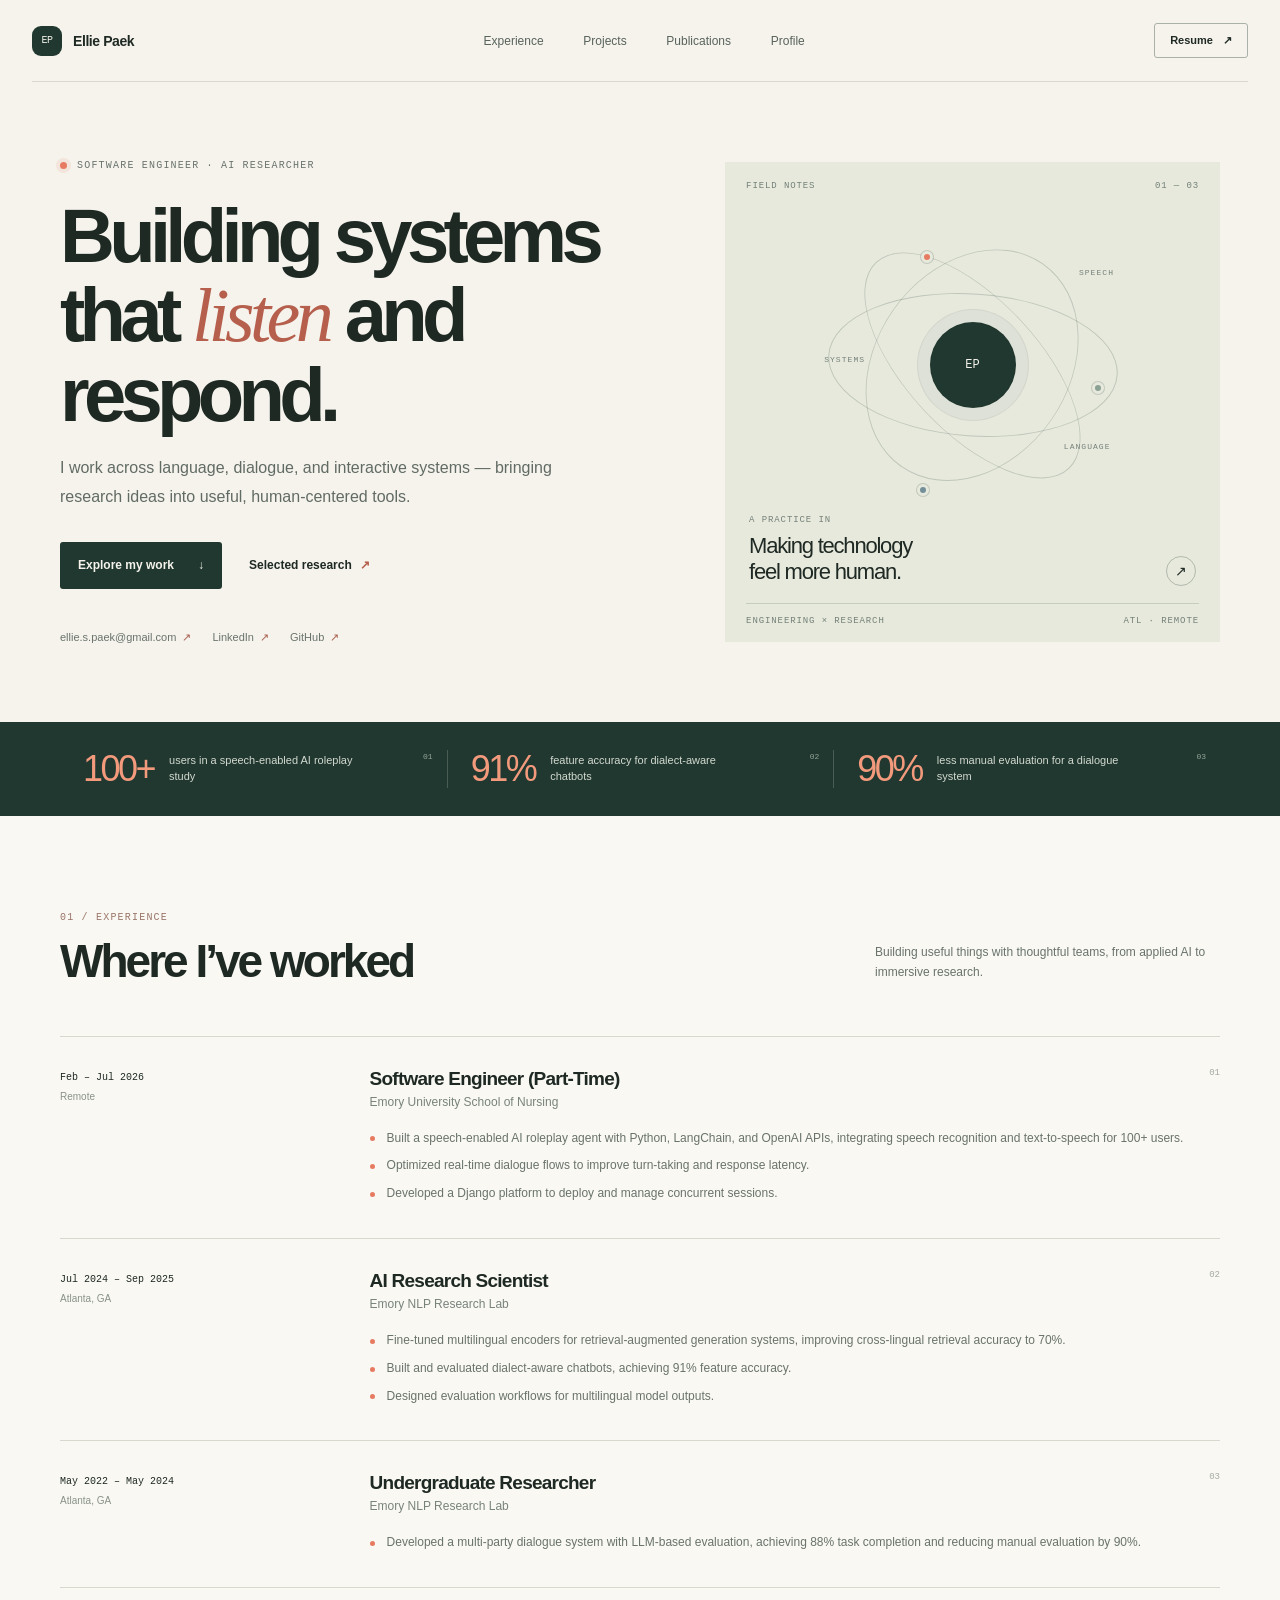
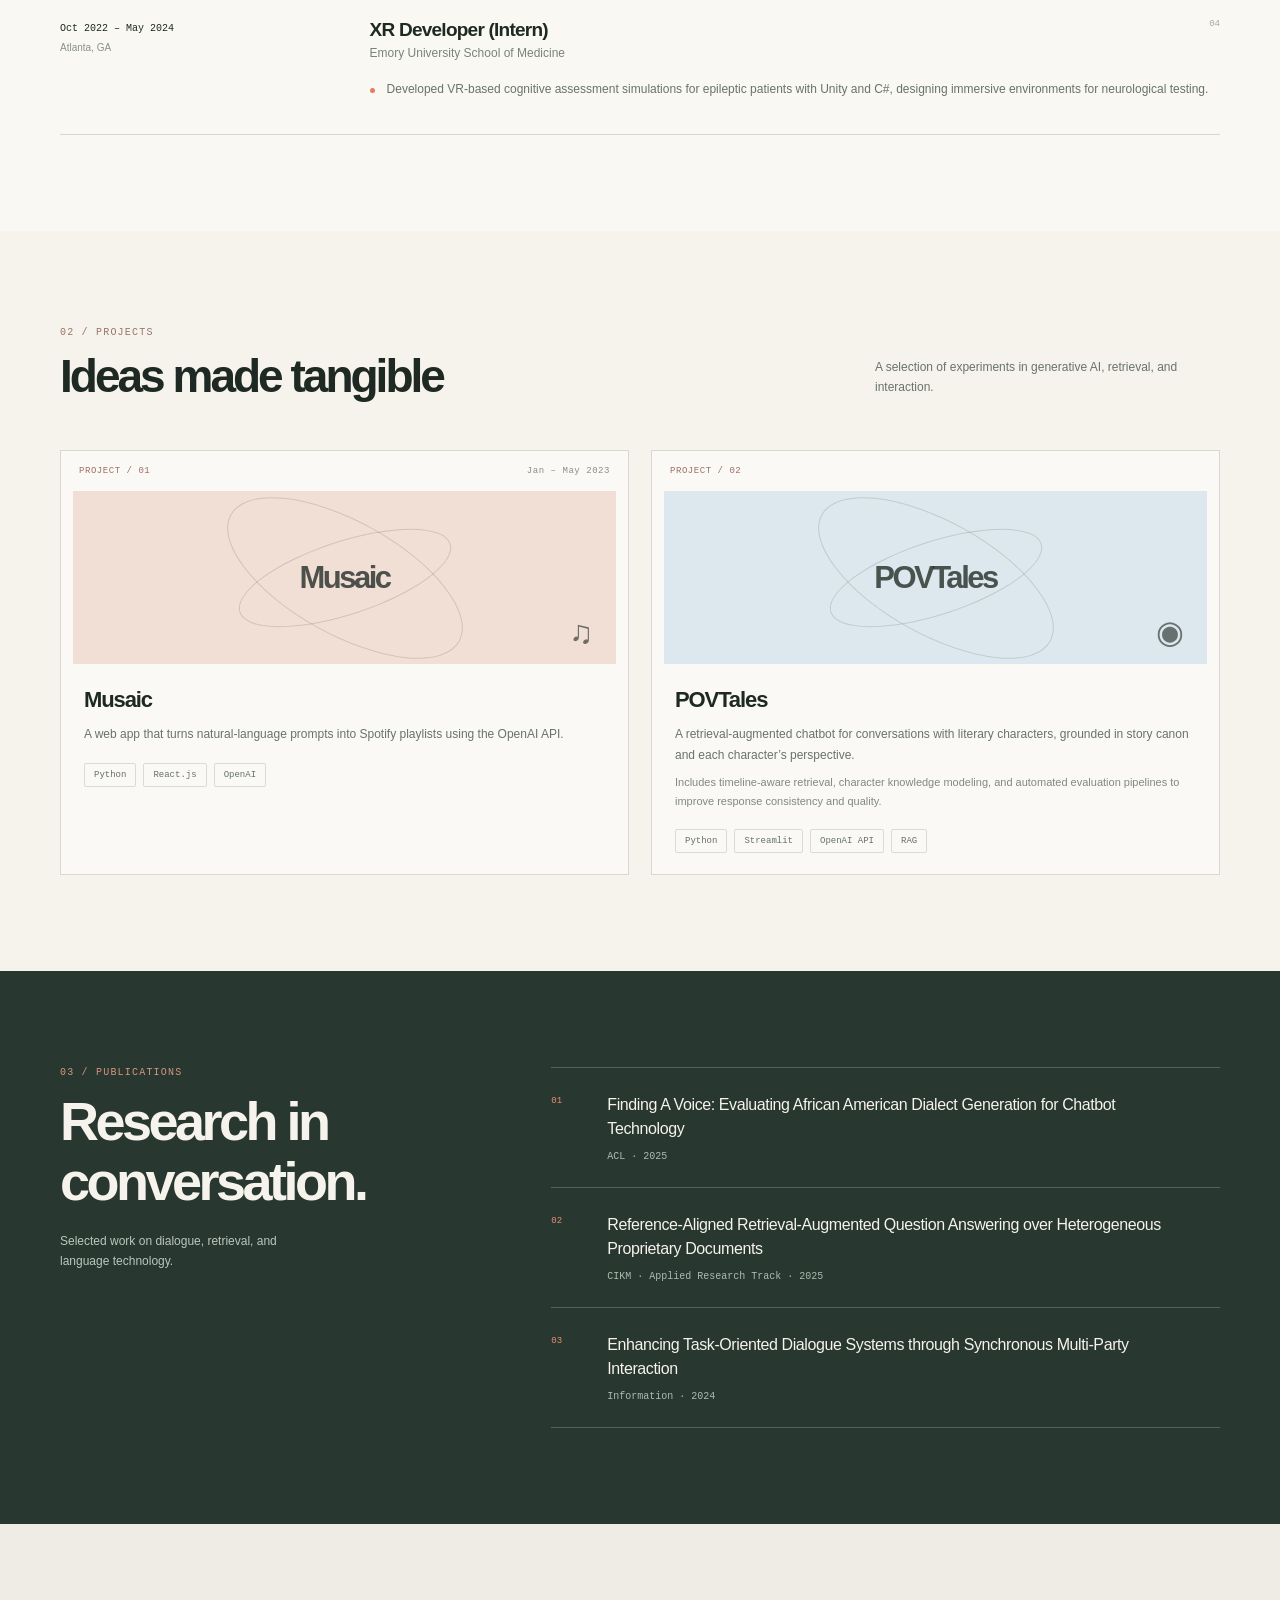
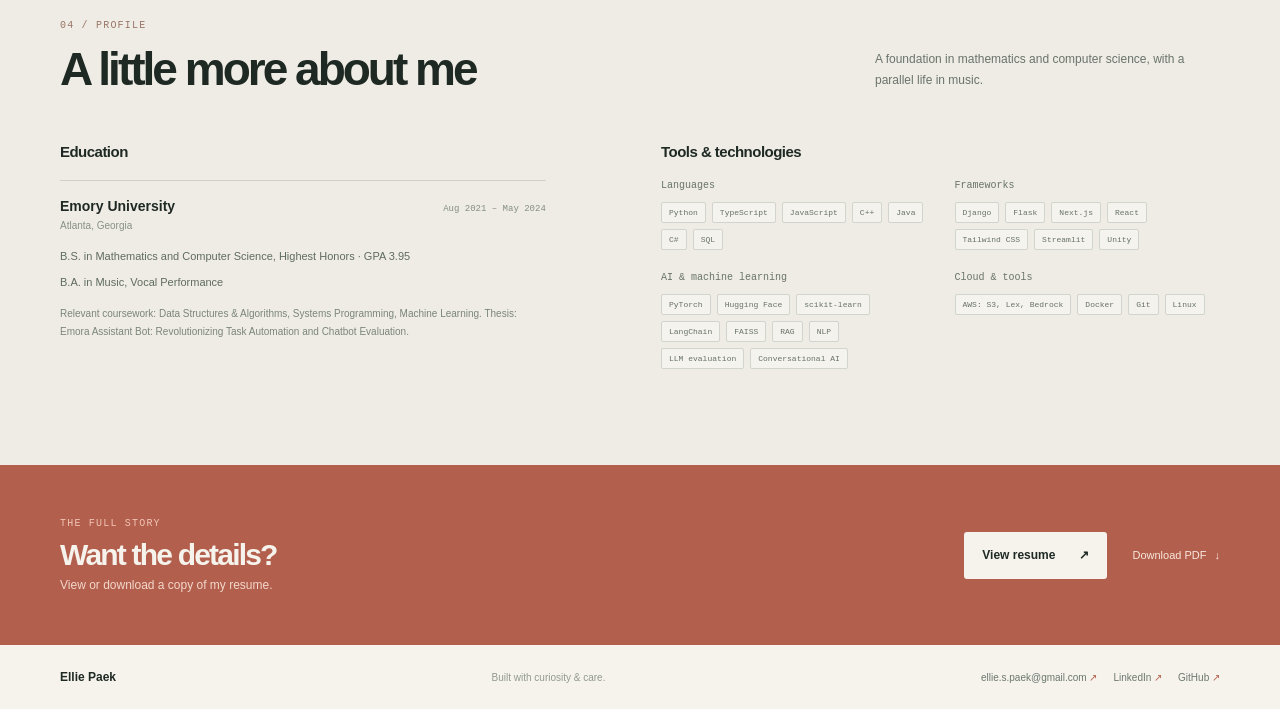
==== index.html @ 45e6a43f "Add files via upload" ====
<!doctype html>
<html lang="en">
  <head>
    <meta charset="utf-8">
    <meta name="viewport" content="width=device-width, initial-scale=1">
    <meta name="theme-color" content="#f5f3ec">
    <meta name="description" content="Ellie Paek is a software engineer and AI researcher working across language, dialogue, and interactive systems.">
    <title>Ellie Paek — Software Engineer &amp; AI Researcher</title>
    <link rel="icon" href="favicon.svg" type="image/svg+xml">
    <link rel="stylesheet" href="styles.css">
    <script src="content.js" defer></script>
    <script src="site.js" defer></script>
  </head>
  <body>
    <a class="skip-link" href="#main">Skip to content</a>

    <header class="site-header">
      <a class="wordmark" href="#top" aria-label="Ellie Paek, home">
        <span class="wordmark-mark" aria-hidden="true">EP</span>
        <span data-profile="name">Ellie Paek</span>
      </a>
      <nav class="main-nav" aria-label="Main navigation">
        <a href="#experience">Experience</a>
        <a href="#projects">Projects</a>
        <a href="#publications">Publications</a>
        <a href="#profile">Profile</a>
      </nav>
      <a class="header-resume" href="assets/ellie-paek-resume.pdf" target="_blank" rel="noopener">Resume <span aria-hidden="true">↗</span></a>
    </header>

    <main id="main">
      <section class="hero section-shell" id="top" aria-labelledby="hero-title">
        <div class="hero-copy">
          <p class="eyebrow"><span class="eyebrow-dot"></span><span data-profile="introLabel">Software engineer · AI researcher</span></p>
          <h1 id="hero-title">Building systems<br>that <span class="headline-accent">listen</span> and respond.</h1>
          <p class="hero-lede" data-profile="intro">I work across language, dialogue, and interactive systems — bringing research ideas into useful, human-centered tools.</p>
          <div class="hero-actions">
            <a class="button button-dark" href="#projects">Explore my work <span aria-hidden="true">↓</span></a>
            <a class="text-link" href="#publications">Selected research <span aria-hidden="true">↗</span></a>
          </div>
          <div class="hero-socials" id="hero-socials" aria-label="Contact and profiles"></div>
        </div>

        <aside class="hero-art" aria-label="Focus areas: language, interaction, and research">
          <div class="art-topline"><span>FIELD NOTES</span><span>01 — 03</span></div>
          <div class="orbit-graphic" aria-hidden="true">
            <div class="orbit orbit-one"></div>
            <div class="orbit orbit-two"></div>
            <div class="orbit orbit-three"></div>
            <div class="orbit-core"><span>EP</span></div>
            <span class="orbit-node node-one"></span>
            <span class="orbit-node node-two"></span>
            <span class="orbit-node node-three"></span>
            <span class="orbit-label label-one">SPEECH</span>
            <span class="orbit-label label-two">LANGUAGE</span>
            <span class="orbit-label label-three">SYSTEMS</span>
          </div>
          <div class="art-caption">
            <div>
              <p class="art-kicker">A practice in</p>
              <h2>Making technology<br>feel more human.</h2>
            </div>
            <span class="caption-arrow" aria-hidden="true">↗</span>
          </div>
          <div class="art-bottomline"><span>ENGINEERING × RESEARCH</span><span>ATL · REMOTE</span></div>
        </aside>
      </section>

      <section class="impact-strip" aria-label="Selected outcomes" id="impact-strip"></section>

      <section class="content-section experience-section" id="experience" aria-labelledby="experience-title">
        <div class="section-shell">
          <div class="section-heading">
            <div>
              <p class="eyebrow section-index">01 / EXPERIENCE</p>
              <h2 id="experience-title">Where I’ve worked</h2>
            </div>
            <p class="section-note">Building useful things with thoughtful teams, from applied AI to immersive research.</p>
          </div>
          <div class="experience-list" id="experience-list"></div>
        </div>
      </section>

      <section class="content-section projects-section" id="projects" aria-labelledby="projects-title">
        <div class="section-shell">
          <div class="section-heading">
            <div>
              <p class="eyebrow section-index">02 / PROJECTS</p>
              <h2 id="projects-title">Ideas made tangible</h2>
            </div>
            <p class="section-note">A selection of experiments in generative AI, retrieval, and interaction.</p>
          </div>
          <div class="project-grid" id="project-grid"></div>
        </div>
      </section>

      <section class="content-section publication-section" id="publications" aria-labelledby="publications-title">
        <div class="section-shell publication-layout">
          <div class="publication-intro">
            <p class="eyebrow section-index">03 / PUBLICATIONS</p>
            <h2 id="publications-title">Research in<br>conversation.</h2>
            <p>Selected work on dialogue, retrieval, and language technology.</p>
          </div>
          <div class="publication-list" id="publication-list"></div>
        </div>
      </section>

      <section class="content-section profile-section" id="profile" aria-labelledby="profile-title">
        <div class="section-shell">
          <div class="section-heading">
            <div>
              <p class="eyebrow section-index">04 / PROFILE</p>
              <h2 id="profile-title">A little more about me</h2>
            </div>
            <p class="section-note">A foundation in mathematics and computer science, with a parallel life in music.</p>
          </div>
          <div class="profile-grid">
            <div class="education-column">
              <h3 class="subsection-title">Education</h3>
              <div id="education-list"></div>
            </div>
            <div class="skills-column">
              <h3 class="subsection-title">Tools &amp; technologies</h3>
              <div id="skills-list" class="skills-list"></div>
            </div>
          </div>
        </div>
      </section>

      <section class="resume-band" aria-labelledby="resume-title">
        <div class="section-shell resume-band-inner">
          <div>
            <p class="eyebrow">THE FULL STORY</p>
            <h2 id="resume-title">Want the details?</h2>
            <p>View or download a copy of my resume.</p>
          </div>
          <div class="resume-actions">
            <a class="button button-light" href="assets/ellie-paek-resume.pdf" target="_blank" rel="noopener">View resume <span aria-hidden="true">↗</span></a>
            <a class="resume-download" href="assets/ellie-paek-resume.pdf" download>Download PDF <span aria-hidden="true">↓</span></a>
          </div>
        </div>
      </section>
    </main>

    <footer class="site-footer">
      <div class="section-shell footer-inner">
        <a class="footer-name" href="#top" data-profile="name">Ellie Paek</a>
        <p>Built with curiosity &amp; care.</p>
        <div class="footer-links" id="footer-links"></div>
      </div>
    </footer>
  </body>
</html>
---- styles.css ----
:root {
  --paper: #f5f3ec;
  --paper-deep: #ebe8df;
  --ink: #1f2924;
  --muted: #69736c;
  --line: #d8d8cf;
  --green: #20382f;
  --green-soft: #dce6dc;
  --coral: #e77b62;
  --blue: #dce8ed;
  --serif: Georgia, "Times New Roman", serif;
  --sans: "Avenir Next", Avenir, "Segoe UI", sans-serif;
  --display: "Avenir Next", Avenir, "Segoe UI", sans-serif;
  --mono: "SFMono-Regular", Consolas, "Liberation Mono", monospace;
  color-scheme: light;
}

* { box-sizing: border-box; }
html { scroll-behavior: smooth; scroll-padding-top: 90px; }
body { margin: 0; background: var(--paper); color: var(--ink); font-family: var(--sans); -webkit-font-smoothing: antialiased; }
a { color: inherit; text-decoration: none; }
a:focus-visible { outline: 2px solid var(--coral); outline-offset: 4px; border-radius: 2px; }
::selection { color: var(--paper); background: var(--green); }
.section-shell { width: min(1160px, calc(100% - 64px)); margin: 0 auto; }
.skip-link { position: fixed; top: 10px; left: 10px; z-index: 20; padding: 12px 16px; transform: translateY(-160%); background: var(--green); color: white; border-radius: 4px; }
.skip-link:focus { transform: translateY(0); }

.site-header { height: 82px; display: flex; align-items: center; justify-content: space-between; gap: 28px; width: min(1320px, calc(100% - 64px)); margin: 0 auto; border-bottom: 1px solid var(--line); }
.wordmark { display: inline-flex; align-items: center; gap: 11px; font-size: 14px; font-weight: 700; letter-spacing: -.03em; white-space: nowrap; }
.wordmark-mark { display: grid; place-items: center; width: 30px; height: 30px; border-radius: 9px; color: var(--paper); background: var(--green); font: 10px var(--mono); letter-spacing: -.06em; }
.main-nav { display: flex; align-items: center; gap: clamp(18px, 3.1vw, 42px); color: #58635b; font-size: 12px; }
.main-nav a, .text-link, .footer-links a { transition: color .18s ease; }
.main-nav a:hover, .text-link:hover, .footer-links a:hover { color: var(--coral); }
.header-resume { padding: 10px 15px; border: 1px solid #aab1a8; border-radius: 3px; font-size: 11px; font-weight: 600; white-space: nowrap; transition: color .18s ease, border-color .18s ease, background .18s ease; }
.header-resume:hover { border-color: var(--green); color: var(--paper); background: var(--green); }
.header-resume span { margin-left: 7px; }

.hero { display: grid; grid-template-columns: minmax(0, 1fr) minmax(360px, .86fr); align-items: center; gap: clamp(44px, 7vw, 100px); padding-top: 78px; padding-bottom: 78px; }
.eyebrow { margin: 0; color: var(--muted); font: 10px var(--mono); letter-spacing: .12em; text-transform: uppercase; }
.hero .eyebrow { display: flex; align-items: center; gap: 10px; }
.eyebrow-dot { width: 7px; height: 7px; border-radius: 50%; background: var(--coral); box-shadow: 0 0 0 4px rgba(231, 123, 98, .12); }
.hero h1 { margin: 25px 0 20px; font: 800 clamp(46px, 6vw, 76px)/1.04 var(--display); letter-spacing: -.075em; }
.headline-accent { color: #b55f4c; font-family: var(--serif); font-weight: 400; font-style: italic; letter-spacing: -.06em; }
.hero-lede { max-width: 495px; margin: 0; color: #616b64; font-size: 16px; line-height: 1.8; }
.hero-actions { display: flex; align-items: center; gap: 27px; margin-top: 30px; }
.button { display: inline-flex; align-items: center; justify-content: center; gap: 24px; min-height: 47px; padding: 0 18px; border-radius: 3px; font-size: 12px; font-weight: 600; transition: transform .18s ease, background .18s ease; }
.button:hover { transform: translateY(-2px); }
.button-dark { color: var(--paper); background: var(--green); }
.button-dark:hover { background: #304c40; }
.text-link { font-size: 12px; font-weight: 600; }
.text-link span { margin-left: 5px; color: #b55f4c; }
.hero-socials { display: flex; flex-wrap: wrap; gap: 21px; margin-top: 42px; }
.hero-socials a { color: var(--muted); font-size: 11px; }
.hero-socials a span { padding-left: 3px; color: #a85d4c; }

.hero-art { position: relative; min-height: 420px; overflow: hidden; padding: 19px 21px 16px; background: #e7e9dd; }
.art-topline, .art-bottomline { position: relative; z-index: 2; display: flex; justify-content: space-between; color: #738077; font: 9px var(--mono); letter-spacing: .1em; }
.orbit-graphic { position: relative; width: min(100%, 345px); aspect-ratio: 1; margin: 2px auto -23px; }
.orbit { position: absolute; inset: 10%; border: 1px solid rgba(47, 73, 60, .22); border-radius: 50%; transform: rotate(-24deg) scaleY(.54); }
.orbit-one { inset: 18% 9%; transform: rotate(47deg) scaleY(.6); }
.orbit-two { inset: 10% 14%; transform: rotate(-55deg) scaleY(.7); }
.orbit-three { inset: 26% 8%; transform: rotate(4deg) scaleY(.86); }
.orbit-core { position: absolute; top: 50%; left: 50%; display: grid; place-items: center; width: 86px; height: 86px; border: 1px solid rgba(31, 52, 43, .17); border-radius: 50%; transform: translate(-50%, -50%); color: var(--paper); background: var(--green); box-shadow: 0 0 0 12px rgba(255,255,255,.25), 0 0 0 13px rgba(31, 52, 43, .1); font: 12px var(--mono); }
.orbit-node { position: absolute; display: block; width: 12px; height: 12px; border: 3px solid #e7e9dd; border-radius: 50%; background: var(--coral); box-shadow: 0 0 0 1px rgba(31,52,43,.18); }
.node-one { top: 17%; left: 35%; }
.node-two { top: 55%; right: 12%; background: #8ba194; }
.node-three { bottom: 12%; left: 34%; background: #758f99; }
.orbit-label { position: absolute; color: #748078; font: 8px var(--mono); letter-spacing: .13em; }
.label-one { top: 22%; right: 9%; }
.label-two { bottom: 25%; right: 10%; }
.label-three { left: 7%; top: 47%; }
.art-caption { position: relative; z-index: 2; display: flex; justify-content: space-between; align-items: end; padding: 0 3px 17px; }
.art-kicker { margin: 0 0 8px; color: #758078; font: 9px var(--mono); letter-spacing: .1em; text-transform: uppercase; }
.art-caption h2 { margin: 0; font: 500 22px/1.22 var(--display); letter-spacing: -.055em; }
.caption-arrow { display: grid; place-items: center; width: 30px; height: 30px; border: 1px solid rgba(31,52,43,.27); border-radius: 50%; font-size: 14px; }
.art-bottomline { padding-top: 12px; border-top: 1px solid rgba(31,52,43,.16); }

.impact-strip { display: grid; grid-template-columns: repeat(3, 1fr); padding: 28px max(32px, calc((100vw - 1160px) / 2)); color: var(--paper); background: var(--green); }
.impact-item { position: relative; display: grid; grid-template-columns: auto 1fr; align-items: center; column-gap: 15px; padding: 3px 23px; }
.impact-item + .impact-item { border-left: 1px solid rgba(245,243,236,.2); }
.impact-number { grid-row: span 2; color: #f39a7d; font: 500 36px/.9 var(--display); letter-spacing: -.07em; }
.impact-label { max-width: 195px; color: #d3d9d1; font-size: 11px; line-height: 1.45; }
.impact-index { position: absolute; top: 2px; right: 14px; color: #95a59b; font: 8px var(--mono); }

.content-section { padding: 96px 0; }
.experience-section { background: #f9f8f3; }
.section-heading { display: flex; align-items: end; justify-content: space-between; gap: 40px; margin-bottom: 48px; }
.section-index { color: #9a7568; }
.section-heading h2, .publication-intro h2 { margin: 13px 0 0; font: 600 clamp(32px, 4vw, 46px)/1.12 var(--display); letter-spacing: -.065em; }
.section-note { max-width: 345px; margin: 0 0 5px; color: var(--muted); font-size: 12px; line-height: 1.7; }
.experience-list { border-top: 1px solid var(--line); }
.experience-item { display: grid; grid-template-columns: 220px minmax(0, 1fr); gap: clamp(30px, 7vw, 100px); padding: 31px 0 34px; border-bottom: 1px solid var(--line); }
.experience-date { display: flex; flex-direction: column; gap: 8px; padding-top: 4px; color: var(--ink); font: 10px var(--mono); }
.experience-location { color: #89928a; font: 10px var(--sans); }
.experience-title-row { display: flex; justify-content: space-between; gap: 22px; }
.experience-body h3 { margin: 0; font: 600 19px var(--display); letter-spacing: -.04em; }
.organization { margin: 5px 0 0; color: #78837b; font-size: 12px; }
.entry-number { color: #a5aaa2; font: 9px var(--mono); }
.experience-body ul { display: grid; gap: 8px; margin: 20px 0 0; padding: 0; list-style: none; }
.experience-body li { position: relative; padding-left: 17px; color: #69736b; font-size: 12px; line-height: 1.65; }
.experience-body li::before { position: absolute; left: 0; top: .65em; width: 5px; height: 5px; border-radius: 50%; background: var(--coral); content: ""; }

.projects-section { background: var(--paper); }
.project-grid { display: grid; grid-template-columns: repeat(2, minmax(0, 1fr)); gap: 22px; }
.project-card { overflow: hidden; border: 1px solid var(--line); background: #faf9f5; }
.project-top { display: flex; align-items: center; justify-content: space-between; padding: 15px 18px; color: #879087; font: 9px var(--mono); letter-spacing: .06em; }
.project-index { color: #a16e60; }
.project-art { position: relative; display: grid; place-items: center; height: 173px; overflow: hidden; margin: 0 12px; }
.project-art-coral { background: #f1ded4; }
.project-art-blue { background: #dce8ed; }
.project-art::before, .project-art::after { position: absolute; width: 220px; height: 72px; border: 1px solid rgba(85,83,73,.2); border-radius: 50%; transform: rotate(-18deg); content: ""; }
.project-art::after { width: 260px; height: 112px; transform: rotate(29deg); }
.project-art-word { position: relative; z-index: 1; color: rgba(31,41,36,.78); font: 800 31px var(--display); letter-spacing: -.08em; }
.project-art-mark { position: absolute; right: 23px; bottom: 13px; color: rgba(31,41,36,.62); font: 32px var(--serif); }
.project-copy { padding: 23px 23px 21px; }
.project-copy h3 { margin: 0 0 11px; font: 600 22px var(--display); letter-spacing: -.05em; }
.project-copy h3 a:hover { color: #a75f4e; }
.project-copy h3 a span { color: var(--coral); font-size: 13px; }
.project-copy p { margin: 0; color: #68736b; font-size: 12px; line-height: 1.7; }
.project-copy .project-detail { margin-top: 8px; color: #818981; font-size: 11px; }
.tag-list { display: flex; flex-wrap: wrap; gap: 7px; margin: 18px 0 0; padding: 0; list-style: none; }
.tag-list li { padding: 6px 9px; border: 1px solid #d9dcd4; border-radius: 2px; color: #667168; font: 9px var(--mono); }

.publication-section { color: var(--paper); background: #28372f; }
.publication-layout { display: grid; grid-template-columns: .72fr 1.28fr; gap: clamp(50px, 9vw, 140px); }
.publication-intro .section-index { color: #d5957f; }
.publication-intro h2 { font-size: clamp(35px, 4.5vw, 54px); }
.publication-intro > p:last-child { max-width: 250px; margin: 19px 0 0; color: #bcc7be; font-size: 12px; line-height: 1.7; }
.publication-list { border-top: 1px solid rgba(245,243,236,.22); }
.publication-item { display: grid; grid-template-columns: 42px minmax(0, 1fr); gap: 14px; padding: 25px 0; border-bottom: 1px solid rgba(245,243,236,.22); }
.publication-index { padding-top: 3px; color: #e78d71; font: 9px var(--mono); }
.publication-main h3 { max-width: 580px; margin: 0; font: 500 16px/1.5 var(--display); letter-spacing: -.025em; }
.publication-main h3 a:hover { color: #f1a088; }
.publication-main h3 a span { padding-left: 4px; color: #f1a088; font-size: 12px; }
.publication-main p { margin: 10px 0 0; color: #aebbb1; font: 10px var(--mono); }

.profile-section { background: #eeece4; }
.profile-grid { display: grid; grid-template-columns: .93fr 1.07fr; gap: clamp(45px, 9vw, 126px); }
.subsection-title { margin: 0 0 20px; font: 600 15px var(--display); letter-spacing: -.035em; }
.education-item { padding-top: 17px; border-top: 1px solid #d0d2c9; }
.education-top { display: flex; align-items: baseline; justify-content: space-between; gap: 12px; }
.education-top h4 { margin: 0; font: 600 14px var(--display); }
.education-top span { color: #858e85; font: 9px var(--mono); white-space: nowrap; }
.education-location { margin: 6px 0 0; color: #889188; font-size: 10px; }
.degree-list { display: grid; gap: 9px; margin: 17px 0 0; padding: 0; list-style: none; }
.degree-list li { color: #606b62; font-size: 11px; line-height: 1.55; }
.education-detail { margin: 14px 0 0; color: #7b857c; font-size: 10px; line-height: 1.75; }
.skills-list { display: grid; grid-template-columns: 1fr 1fr; gap: 22px 28px; }
.skill-group h4 { margin: 0; color: #68736a; font: 10px var(--mono); }
.skill-group .tag-list { gap: 6px; margin-top: 11px; }
.skill-group .tag-list li { padding: 5px 7px; border-color: #d2d5cd; background: rgba(255,255,255,.35); font-size: 8px; }

.resume-band { padding: 53px 0; color: var(--paper); background: #b35f4d; }
.resume-band-inner { display: flex; align-items: center; justify-content: space-between; gap: 30px; }
.resume-band .eyebrow { color: #f1c5b5; }
.resume-band h2 { margin: 9px 0 6px; font: 600 30px var(--display); letter-spacing: -.06em; }
.resume-band p:last-child { margin: 0; color: #f2d8cc; font-size: 12px; }
.resume-actions { display: flex; align-items: center; gap: 25px; }
.button-light { color: var(--ink); background: var(--paper); }
.button-light:hover { background: #fff; }
.resume-download { color: #f8e7de; font-size: 11px; }
.resume-download span { margin-left: 5px; }

.site-footer { padding: 25px 0; background: var(--paper); }
.footer-inner { display: flex; align-items: center; justify-content: space-between; gap: 24px; }
.footer-name { font: 600 12px var(--display); }
.footer-inner > p { margin: 0; color: #929a92; font-size: 10px; }
.footer-links { display: flex; gap: 16px; }
.footer-links a { color: #6c776f; font-size: 10px; }
.footer-links a span { color: #b35f4d; }

@media (min-width: 1500px) {
  .hero { padding-top: 94px; padding-bottom: 94px; }
}
@media (max-width: 900px) {
  .hero { grid-template-columns: minmax(0, 1fr) minmax(290px, .83fr); gap: 35px; padding-top: 62px; padding-bottom: 62px; }
  .hero-art { min-height: 370px; }
  .orbit-graphic { margin-top: -5px; }
  .impact-strip { padding-right: 22px; padding-left: 22px; }
  .impact-item { padding-right: 17px; padding-left: 17px; }
  .impact-number { font-size: 31px; }
  .experience-item { grid-template-columns: 165px minmax(0, 1fr); gap: 35px; }
}
@media (max-width: 700px) {
  html { scroll-padding-top: 68px; }
  .section-shell { width: min(100% - 40px, 540px); }
  .site-header { width: calc(100% - 40px); height: 67px; gap: 10px; }
  .main-nav { position: fixed; z-index: 10; right: 12px; bottom: 12px; left: 12px; justify-content: space-around; gap: 8px; padding: 13px 8px; border: 1px solid rgba(31,41,36,.12); border-radius: 5px; color: var(--ink); background: rgba(249,248,243,.95); box-shadow: 0 8px 35px rgba(31,41,36,.13); backdrop-filter: blur(12px); font-size: 10px; }
  .header-resume { padding: 9px 11px; font-size: 10px; }
  .wordmark { font-size: 12px; }
  .hero { grid-template-columns: 1fr; gap: 39px; padding-top: 54px; padding-bottom: 43px; }
  .hero h1 { margin-top: 21px; font-size: clamp(47px, 12vw, 66px); }
  .hero-lede { font-size: 14px; }
  .hero-art { min-height: 360px; }
  .orbit-graphic { width: min(100%, 315px); }
  .hero-socials { margin-top: 28px; }
  .impact-strip { grid-template-columns: 1fr; gap: 0; padding: 13px 20px; }
  .impact-item { min-height: 71px; padding: 10px 4px; }
  .impact-item + .impact-item { border-top: 1px solid rgba(245,243,236,.2); border-left: 0; }
  .impact-number { min-width: 78px; font-size: 29px; }
  .impact-label { max-width: 250px; }
  .impact-index { right: 0; }
  .content-section { padding: 69px 0; }
  .section-heading { display: block; margin-bottom: 31px; }
  .section-heading h2 { margin-top: 11px; font-size: 35px; }
  .section-note { margin-top: 14px; }
  .experience-item { grid-template-columns: 1fr; gap: 13px; padding: 24px 0 27px; }
  .experience-date { flex-direction: row; gap: 14px; }
  .experience-body h3 { font-size: 17px; }
  .experience-body ul { margin-top: 15px; }
  .project-grid { grid-template-columns: 1fr; gap: 16px; }
  .publication-layout { grid-template-columns: 1fr; gap: 36px; }
  .publication-intro h2 br { display: none; }
  .publication-intro > p:last-child { margin-top: 12px; }
  .profile-grid { grid-template-columns: 1fr; gap: 42px; }
  .skills-list { gap: 20px 14px; }
  .resume-band { padding: 40px 0; }
  .resume-band-inner { display: block; }
  .resume-band h2 { font-size: 27px; }
  .resume-actions { margin-top: 23px; }
  .footer-inner { flex-wrap: wrap; row-gap: 10px; padding-bottom: 63px; }
  .footer-inner > p { order: 3; width: 100%; }
}
@media (max-width: 390px) {
  .section-shell { width: calc(100% - 32px); }
  .site-header { width: calc(100% - 32px); }
  .main-nav { font-size: 9px; }
  .hero-actions { gap: 18px; }
  .button { gap: 15px; padding: 0 14px; }
  .skills-list { grid-template-columns: 1fr; }
  .education-top { display: block; }
  .education-top span { display: block; margin-top: 5px; }
}
@media (prefers-reduced-motion: reduce) {
  *, *::before, *::after { scroll-behavior: auto !important; transition-duration: .01ms !important; }
}
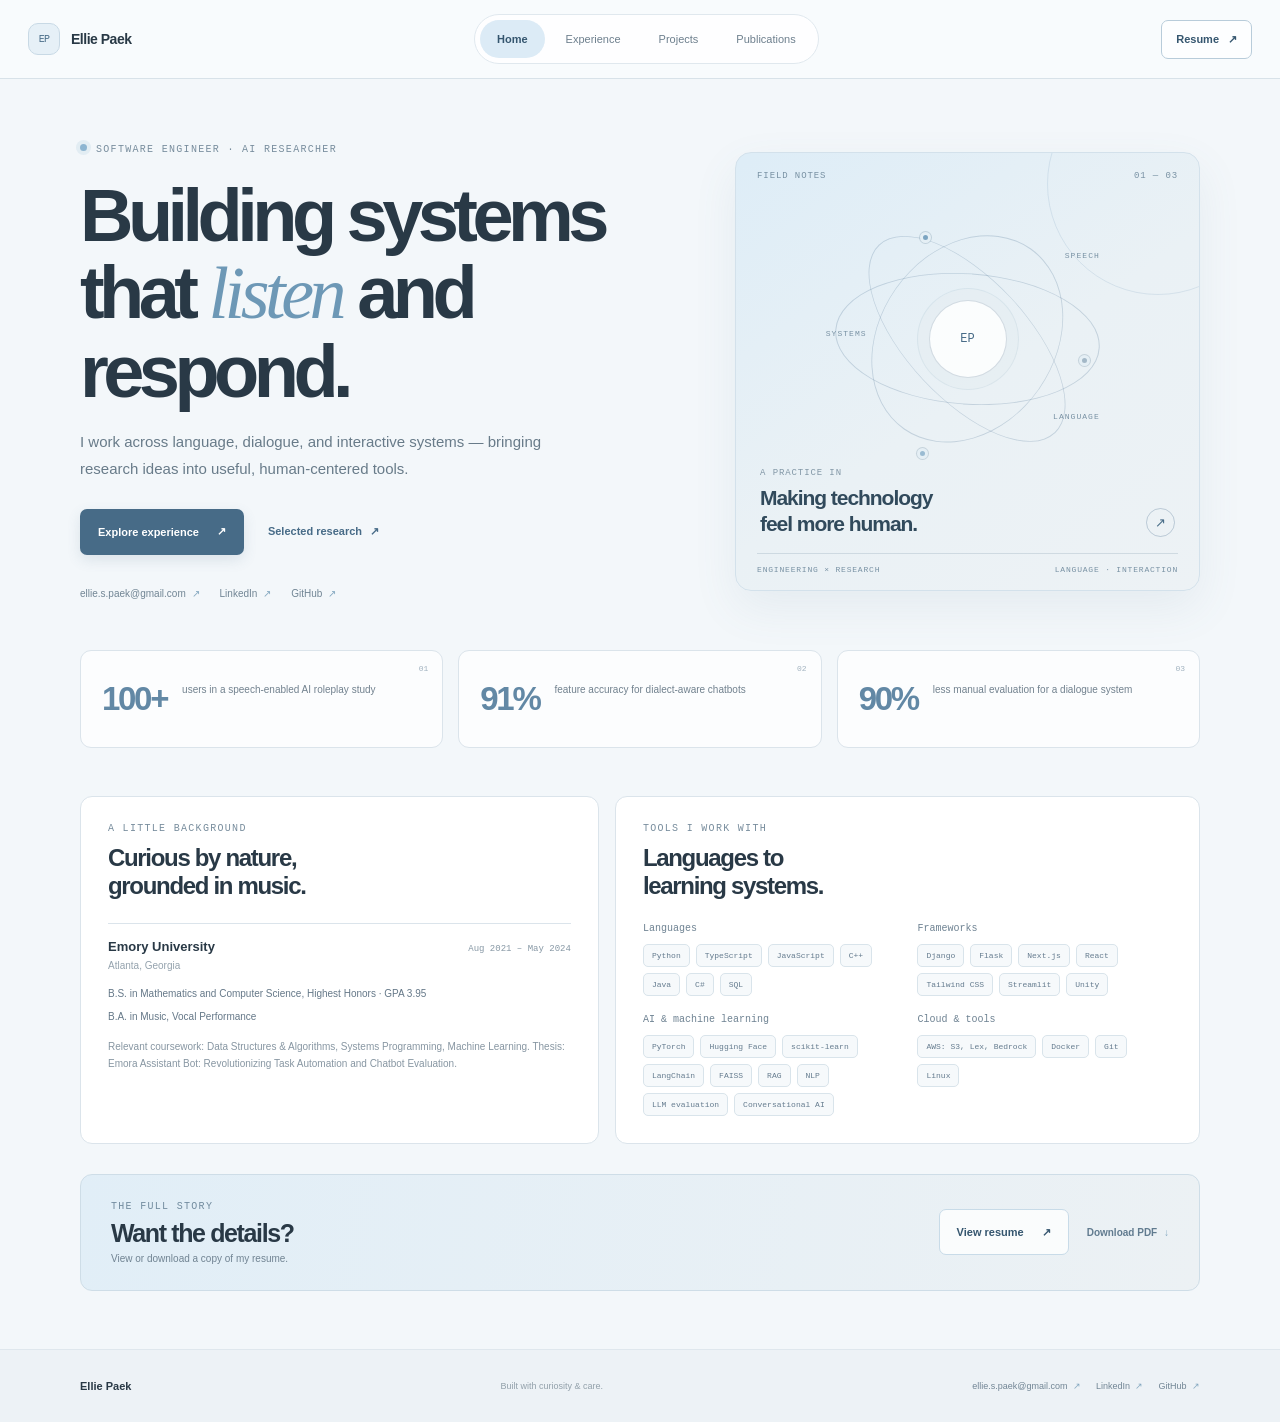
==== commit bc0ca7fd: "adjust pages" ====
--- a/index.html
+++ b/index.html
@@ -3,40 +3,41 @@
   <head>
     <meta charset="utf-8">
     <meta name="viewport" content="width=device-width, initial-scale=1">
-    <meta name="theme-color" content="#f5f3ec">
-    <meta name="description" content="Ellie Paek is a software engineer and AI researcher working across language, dialogue, and interactive systems.">
-    <title>Ellie Paek — Software Engineer &amp; AI Researcher</title>
+    <meta name="theme-color" content="#f3f7fa">
+    <meta name="description" content="Software engineer and AI researcher working across language, dialogue, and interactive systems.">
+    <title>Home — Portfolio</title>
     <link rel="icon" href="favicon.svg" type="image/svg+xml">
     <link rel="stylesheet" href="styles.css">
     <script src="content.js" defer></script>
     <script src="site.js" defer></script>
   </head>
-  <body>
+  <body data-page="home">
     <a class="skip-link" href="#main">Skip to content</a>
-
     <header class="site-header">
-      <a class="wordmark" href="#top" aria-label="Ellie Paek, home">
-        <span class="wordmark-mark" aria-hidden="true">EP</span>
-        <span data-profile="name">Ellie Paek</span>
-      </a>
-      <nav class="main-nav" aria-label="Main navigation">
-        <a href="#experience">Experience</a>
-        <a href="#projects">Projects</a>
-        <a href="#publications">Publications</a>
-        <a href="#profile">Profile</a>
-      </nav>
-      <a class="header-resume" href="assets/ellie-paek-resume.pdf" target="_blank" rel="noopener">Resume <span aria-hidden="true">↗</span></a>
+      <div class="header-inner">
+        <a class="wordmark" href="index.html" aria-label="Home">
+          <span class="wordmark-mark" aria-hidden="true">EP</span>
+          <span data-profile="name">Ellie Paek</span>
+        </a>
+        <nav class="main-nav" aria-label="Main navigation">
+          <a href="index.html" data-nav="home">Home</a>
+          <a href="experience.html" data-nav="experience">Experience</a>
+          <a href="projects.html" data-nav="projects">Projects</a>
+          <a href="publications.html" data-nav="publications">Publications</a>
+        </nav>
+        <a class="header-resume" href="assets/resume.pdf" target="_blank" rel="noopener">Resume <span aria-hidden="true">↗</span></a>
+      </div>
     </header>
 
     <main id="main">
-      <section class="hero section-shell" id="top" aria-labelledby="hero-title">
+      <section class="hero section-shell" aria-labelledby="hero-title">
         <div class="hero-copy">
           <p class="eyebrow"><span class="eyebrow-dot"></span><span data-profile="introLabel">Software engineer · AI researcher</span></p>
           <h1 id="hero-title">Building systems<br>that <span class="headline-accent">listen</span> and respond.</h1>
           <p class="hero-lede" data-profile="intro">I work across language, dialogue, and interactive systems — bringing research ideas into useful, human-centered tools.</p>
           <div class="hero-actions">
-            <a class="button button-dark" href="#projects">Explore my work <span aria-hidden="true">↓</span></a>
-            <a class="text-link" href="#publications">Selected research <span aria-hidden="true">↗</span></a>
+            <a class="button button-primary" href="experience.html">Explore experience <span aria-hidden="true">↗</span></a>
+            <a class="text-link" href="publications.html">Selected research <span aria-hidden="true">↗</span></a>
           </div>
           <div class="hero-socials" id="hero-socials" aria-label="Contact and profiles"></div>
         </div>
@@ -62,89 +63,41 @@
             </div>
             <span class="caption-arrow" aria-hidden="true">↗</span>
           </div>
-          <div class="art-bottomline"><span>ENGINEERING × RESEARCH</span><span>ATL · REMOTE</span></div>
+          <div class="art-bottomline"><span>ENGINEERING × RESEARCH</span><span>LANGUAGE · INTERACTION</span></div>
         </aside>
       </section>
 
-      <section class="impact-strip" aria-label="Selected outcomes" id="impact-strip"></section>
+      <section class="impact-grid section-shell" id="impact-grid" aria-label="Selected outcomes"></section>
 
-      <section class="content-section experience-section" id="experience" aria-labelledby="experience-title">
-        <div class="section-shell">
-          <div class="section-heading">
-            <div>
-              <p class="eyebrow section-index">01 / EXPERIENCE</p>
-              <h2 id="experience-title">Where I’ve worked</h2>
-            </div>
-            <p class="section-note">Building useful things with thoughtful teams, from applied AI to immersive research.</p>
-          </div>
-          <div class="experience-list" id="experience-list"></div>
-        </div>
+      <section class="home-profile section-shell" aria-label="Education and skills">
+        <article class="profile-card education-card">
+          <p class="eyebrow">A LITTLE BACKGROUND</p>
+          <h2>Curious by nature,<br>grounded in music.</h2>
+          <div id="education-list"></div>
+        </article>
+        <article class="profile-card skills-card">
+          <p class="eyebrow">TOOLS I WORK WITH</p>
+          <h2>Languages to<br>learning systems.</h2>
+          <div id="skills-list" class="skills-list"></div>
+        </article>
       </section>
 
-      <section class="content-section projects-section" id="projects" aria-labelledby="projects-title">
-        <div class="section-shell">
-          <div class="section-heading">
-            <div>
-              <p class="eyebrow section-index">02 / PROJECTS</p>
-              <h2 id="projects-title">Ideas made tangible</h2>
-            </div>
-            <p class="section-note">A selection of experiments in generative AI, retrieval, and interaction.</p>
-          </div>
-          <div class="project-grid" id="project-grid"></div>
+      <section class="resume-band section-shell" aria-labelledby="resume-title">
+        <div>
+          <p class="eyebrow">THE FULL STORY</p>
+          <h2 id="resume-title">Want the details?</h2>
+          <p>View or download a copy of my resume.</p>
         </div>
-      </section>
-
-      <section class="content-section publication-section" id="publications" aria-labelledby="publications-title">
-        <div class="section-shell publication-layout">
-          <div class="publication-intro">
-            <p class="eyebrow section-index">03 / PUBLICATIONS</p>
-            <h2 id="publications-title">Research in<br>conversation.</h2>
-            <p>Selected work on dialogue, retrieval, and language technology.</p>
-          </div>
-          <div class="publication-list" id="publication-list"></div>
-        </div>
-      </section>
-
-      <section class="content-section profile-section" id="profile" aria-labelledby="profile-title">
-        <div class="section-shell">
-          <div class="section-heading">
-            <div>
-              <p class="eyebrow section-index">04 / PROFILE</p>
-              <h2 id="profile-title">A little more about me</h2>
-            </div>
-            <p class="section-note">A foundation in mathematics and computer science, with a parallel life in music.</p>
-          </div>
-          <div class="profile-grid">
-            <div class="education-column">
-              <h3 class="subsection-title">Education</h3>
-              <div id="education-list"></div>
-            </div>
-            <div class="skills-column">
-              <h3 class="subsection-title">Tools &amp; technologies</h3>
-              <div id="skills-list" class="skills-list"></div>
-            </div>
-          </div>
-        </div>
-      </section>
-
-      <section class="resume-band" aria-labelledby="resume-title">
-        <div class="section-shell resume-band-inner">
-          <div>
-            <p class="eyebrow">THE FULL STORY</p>
-            <h2 id="resume-title">Want the details?</h2>
-            <p>View or download a copy of my resume.</p>
-          </div>
-          <div class="resume-actions">
-            <a class="button button-light" href="assets/ellie-paek-resume.pdf" target="_blank" rel="noopener">View resume <span aria-hidden="true">↗</span></a>
-            <a class="resume-download" href="assets/ellie-paek-resume.pdf" download>Download PDF <span aria-hidden="true">↓</span></a>
-          </div>
+        <div class="resume-actions">
+          <a class="button button-light" href="assets/resume.pdf" target="_blank" rel="noopener">View resume <span aria-hidden="true">↗</span></a>
+          <a class="resume-download" href="assets/resume.pdf" download>Download PDF <span aria-hidden="true">↓</span></a>
         </div>
       </section>
     </main>
 
     <footer class="site-footer">
       <div class="section-shell footer-inner">
-        <a class="footer-name" href="#top" data-profile="name">Ellie Paek</a>
+        <a class="footer-name" href="index.html" data-profile="name">Ellie Paek</a>
         <p>Built with curiosity &amp; care.</p>
         <div class="footer-links" id="footer-links"></div>
       </div>
--- a/styles.css
+++ b/styles.css
@@ -1,13 +1,16 @@
 :root {
-  --paper: #f5f3ec;
-  --paper-deep: #ebe8df;
-  --ink: #1f2924;
-  --muted: #69736c;
-  --line: #d8d8cf;
-  --green: #20382f;
-  --green-soft: #dce6dc;
-  --coral: #e77b62;
-  --blue: #dce8ed;
+  --canvas: #f3f7fa;
+  --surface: #ffffff;
+  --surface-blue: #e8f1f7;
+  --surface-silver: #edf1f4;
+  --silver: #d4dfe7;
+  --ink: #293946;
+  --muted: #71818e;
+  --line: #dbe4eb;
+  --blue: #8eb1cb;
+  --blue-soft: #dcecf8;
+  --blue-deep: #476b87;
+  --blue-dark: #35566f;
   --serif: Georgia, "Times New Roman", serif;
   --sans: "Avenir Next", Avenir, "Segoe UI", sans-serif;
   --display: "Avenir Next", Avenir, "Segoe UI", sans-serif;
@@ -16,221 +19,208 @@
 }
 
 * { box-sizing: border-box; }
-html { scroll-behavior: smooth; scroll-padding-top: 90px; }
-body { margin: 0; background: var(--paper); color: var(--ink); font-family: var(--sans); -webkit-font-smoothing: antialiased; }
+body { min-width: 320px; margin: 0; color: var(--ink); background: var(--canvas); font-family: var(--sans); -webkit-font-smoothing: antialiased; }
 a { color: inherit; text-decoration: none; }
-a:focus-visible { outline: 2px solid var(--coral); outline-offset: 4px; border-radius: 2px; }
-::selection { color: var(--paper); background: var(--green); }
-.section-shell { width: min(1160px, calc(100% - 64px)); margin: 0 auto; }
-.skip-link { position: fixed; top: 10px; left: 10px; z-index: 20; padding: 12px 16px; transform: translateY(-160%); background: var(--green); color: white; border-radius: 4px; }
+a:focus-visible { outline: 3px solid #8db5d1; outline-offset: 3px; border-radius: 5px; }
+::selection { color: var(--blue-dark); background: var(--blue-soft); }
+.section-shell { width: min(1120px, calc(100% - 56px)); margin-inline: auto; }
+.skip-link { position: fixed; z-index: 30; top: 10px; left: 10px; padding: 12px 16px; transform: translateY(-160%); color: white; background: var(--blue-dark); border-radius: 7px; }
 .skip-link:focus { transform: translateY(0); }
 
-.site-header { height: 82px; display: flex; align-items: center; justify-content: space-between; gap: 28px; width: min(1320px, calc(100% - 64px)); margin: 0 auto; border-bottom: 1px solid var(--line); }
-.wordmark { display: inline-flex; align-items: center; gap: 11px; font-size: 14px; font-weight: 700; letter-spacing: -.03em; white-space: nowrap; }
-.wordmark-mark { display: grid; place-items: center; width: 30px; height: 30px; border-radius: 9px; color: var(--paper); background: var(--green); font: 10px var(--mono); letter-spacing: -.06em; }
-.main-nav { display: flex; align-items: center; gap: clamp(18px, 3.1vw, 42px); color: #58635b; font-size: 12px; }
-.main-nav a, .text-link, .footer-links a { transition: color .18s ease; }
-.main-nav a:hover, .text-link:hover, .footer-links a:hover { color: var(--coral); }
-.header-resume { padding: 10px 15px; border: 1px solid #aab1a8; border-radius: 3px; font-size: 11px; font-weight: 600; white-space: nowrap; transition: color .18s ease, border-color .18s ease, background .18s ease; }
-.header-resume:hover { border-color: var(--green); color: var(--paper); background: var(--green); }
-.header-resume span { margin-left: 7px; }
-
-.hero { display: grid; grid-template-columns: minmax(0, 1fr) minmax(360px, .86fr); align-items: center; gap: clamp(44px, 7vw, 100px); padding-top: 78px; padding-bottom: 78px; }
-.eyebrow { margin: 0; color: var(--muted); font: 10px var(--mono); letter-spacing: .12em; text-transform: uppercase; }
-.hero .eyebrow { display: flex; align-items: center; gap: 10px; }
-.eyebrow-dot { width: 7px; height: 7px; border-radius: 50%; background: var(--coral); box-shadow: 0 0 0 4px rgba(231, 123, 98, .12); }
-.hero h1 { margin: 25px 0 20px; font: 800 clamp(46px, 6vw, 76px)/1.04 var(--display); letter-spacing: -.075em; }
-.headline-accent { color: #b55f4c; font-family: var(--serif); font-weight: 400; font-style: italic; letter-spacing: -.06em; }
-.hero-lede { max-width: 495px; margin: 0; color: #616b64; font-size: 16px; line-height: 1.8; }
-.hero-actions { display: flex; align-items: center; gap: 27px; margin-top: 30px; }
-.button { display: inline-flex; align-items: center; justify-content: center; gap: 24px; min-height: 47px; padding: 0 18px; border-radius: 3px; font-size: 12px; font-weight: 600; transition: transform .18s ease, background .18s ease; }
+.site-header { position: sticky; z-index: 20; top: 0; border-bottom: 1px solid rgba(208, 220, 229, .78); background: rgba(248, 251, 253, .94); backdrop-filter: blur(14px); }
+.header-inner { display: flex; align-items: center; justify-content: space-between; gap: 28px; width: min(1280px, calc(100% - 56px)); min-height: 78px; margin-inline: auto; }
+.wordmark { display: inline-flex; align-items: center; gap: 11px; flex: 0 0 auto; font-size: 14px; font-weight: 700; letter-spacing: -.035em; white-space: nowrap; }
+.wordmark-mark { display: grid; width: 32px; height: 32px; place-items: center; border: 1px solid #c8d9e5; border-radius: 10px; color: var(--blue-deep); background: #e6f0f7; font: 10px var(--mono); letter-spacing: -.07em; }
+.main-nav { display: flex; align-items: center; gap: 4px; padding: 5px; border: 1px solid #e0e8ee; border-radius: 999px; background: rgba(255, 255, 255, .76); }
+.main-nav a { display: inline-flex; min-height: 38px; align-items: center; padding: 0 17px; border-radius: 999px; color: #6d7f8d; font-size: 11px; transition: color .18s ease, background .18s ease; white-space: nowrap; }
+.main-nav a:hover { color: var(--blue-dark); background: #f0f6fa; }
+.main-nav a[aria-current="page"] { color: var(--blue-dark); background: #dcebf6; font-weight: 700; }
+.header-resume { display: inline-flex; align-items: center; gap: 9px; min-height: 39px; padding: 0 14px; border: 1px solid #b8ccda; border-radius: 7px; color: var(--blue-dark); background: rgba(255,255,255,.75); font-size: 11px; font-weight: 650; white-space: nowrap; transition: background .18s ease, border-color .18s ease; }
+.header-resume:hover { border-color: var(--blue); background: #e8f2f8; }
+
+.eyebrow { margin: 0; color: #788d9d; font: 10px var(--mono); letter-spacing: .13em; text-transform: uppercase; }
+.eyebrow-dot { display: inline-block; width: 7px; height: 7px; margin-right: 9px; border-radius: 50%; background: #8db5d1; box-shadow: 0 0 0 4px rgba(141, 181, 209, .17); vertical-align: 1px; }
+.hero { display: grid; grid-template-columns: minmax(0, 1fr) minmax(340px, .82fr); align-items: center; gap: clamp(44px, 7vw, 88px); padding-top: 65px; padding-bottom: 51px; }
+.hero h1 { margin: 22px 0 18px; font: 750 clamp(46px, 6.5vw, 74px)/1.045 var(--display); letter-spacing: -.075em; }
+.headline-accent { color: #6d98b6; font-family: var(--serif); font-weight: 400; font-style: italic; letter-spacing: -.06em; }
+.hero-lede { max-width: 470px; margin: 0; color: #687b89; font-size: 15px; line-height: 1.8; }
+.hero-actions { display: flex; align-items: center; flex-wrap: wrap; gap: 24px; margin-top: 27px; }
+.button { display: inline-flex; min-height: 46px; align-items: center; justify-content: center; gap: 18px; padding: 0 17px; border: 1px solid transparent; border-radius: 7px; font-size: 11px; font-weight: 650; transition: transform .18s ease, background .18s ease; }
 .button:hover { transform: translateY(-2px); }
-.button-dark { color: var(--paper); background: var(--green); }
-.button-dark:hover { background: #304c40; }
-.text-link { font-size: 12px; font-weight: 600; }
-.text-link span { margin-left: 5px; color: #b55f4c; }
-.hero-socials { display: flex; flex-wrap: wrap; gap: 21px; margin-top: 42px; }
-.hero-socials a { color: var(--muted); font-size: 11px; }
-.hero-socials a span { padding-left: 3px; color: #a85d4c; }
-
-.hero-art { position: relative; min-height: 420px; overflow: hidden; padding: 19px 21px 16px; background: #e7e9dd; }
-.art-topline, .art-bottomline { position: relative; z-index: 2; display: flex; justify-content: space-between; color: #738077; font: 9px var(--mono); letter-spacing: .1em; }
-.orbit-graphic { position: relative; width: min(100%, 345px); aspect-ratio: 1; margin: 2px auto -23px; }
-.orbit { position: absolute; inset: 10%; border: 1px solid rgba(47, 73, 60, .22); border-radius: 50%; transform: rotate(-24deg) scaleY(.54); }
-.orbit-one { inset: 18% 9%; transform: rotate(47deg) scaleY(.6); }
-.orbit-two { inset: 10% 14%; transform: rotate(-55deg) scaleY(.7); }
-.orbit-three { inset: 26% 8%; transform: rotate(4deg) scaleY(.86); }
-.orbit-core { position: absolute; top: 50%; left: 50%; display: grid; place-items: center; width: 86px; height: 86px; border: 1px solid rgba(31, 52, 43, .17); border-radius: 50%; transform: translate(-50%, -50%); color: var(--paper); background: var(--green); box-shadow: 0 0 0 12px rgba(255,255,255,.25), 0 0 0 13px rgba(31, 52, 43, .1); font: 12px var(--mono); }
-.orbit-node { position: absolute; display: block; width: 12px; height: 12px; border: 3px solid #e7e9dd; border-radius: 50%; background: var(--coral); box-shadow: 0 0 0 1px rgba(31,52,43,.18); }
-.node-one { top: 17%; left: 35%; }
-.node-two { top: 55%; right: 12%; background: #8ba194; }
-.node-three { bottom: 12%; left: 34%; background: #758f99; }
-.orbit-label { position: absolute; color: #748078; font: 8px var(--mono); letter-spacing: .13em; }
-.label-one { top: 22%; right: 9%; }
-.label-two { bottom: 25%; right: 10%; }
-.label-three { left: 7%; top: 47%; }
-.art-caption { position: relative; z-index: 2; display: flex; justify-content: space-between; align-items: end; padding: 0 3px 17px; }
-.art-kicker { margin: 0 0 8px; color: #758078; font: 9px var(--mono); letter-spacing: .1em; text-transform: uppercase; }
-.art-caption h2 { margin: 0; font: 500 22px/1.22 var(--display); letter-spacing: -.055em; }
-.caption-arrow { display: grid; place-items: center; width: 30px; height: 30px; border: 1px solid rgba(31,52,43,.27); border-radius: 50%; font-size: 14px; }
-.art-bottomline { padding-top: 12px; border-top: 1px solid rgba(31,52,43,.16); }
-
-.impact-strip { display: grid; grid-template-columns: repeat(3, 1fr); padding: 28px max(32px, calc((100vw - 1160px) / 2)); color: var(--paper); background: var(--green); }
-.impact-item { position: relative; display: grid; grid-template-columns: auto 1fr; align-items: center; column-gap: 15px; padding: 3px 23px; }
-.impact-item + .impact-item { border-left: 1px solid rgba(245,243,236,.2); }
-.impact-number { grid-row: span 2; color: #f39a7d; font: 500 36px/.9 var(--display); letter-spacing: -.07em; }
-.impact-label { max-width: 195px; color: #d3d9d1; font-size: 11px; line-height: 1.45; }
-.impact-index { position: absolute; top: 2px; right: 14px; color: #95a59b; font: 8px var(--mono); }
-
-.content-section { padding: 96px 0; }
-.experience-section { background: #f9f8f3; }
-.section-heading { display: flex; align-items: end; justify-content: space-between; gap: 40px; margin-bottom: 48px; }
-.section-index { color: #9a7568; }
-.section-heading h2, .publication-intro h2 { margin: 13px 0 0; font: 600 clamp(32px, 4vw, 46px)/1.12 var(--display); letter-spacing: -.065em; }
-.section-note { max-width: 345px; margin: 0 0 5px; color: var(--muted); font-size: 12px; line-height: 1.7; }
+.button-primary { color: white; background: var(--blue-deep); box-shadow: 0 5px 14px rgba(71, 107, 135, .14); }
+.button-primary:hover { background: var(--blue-dark); }
+.text-link { color: var(--blue-deep); font-size: 11px; font-weight: 650; }
+.text-link:hover { color: #3a617f; }
+.text-link span { margin-left: 5px; }
+.hero-socials { display: flex; flex-wrap: wrap; gap: 20px; margin-top: 33px; }
+.hero-socials a, .footer-links a { color: #718594; font-size: 10px; transition: color .18s ease; }
+.hero-socials a:hover, .footer-links a:hover { color: var(--blue-deep); }
+.hero-socials a span, .footer-links a span { margin-left: 3px; color: #86a9c1; }
+
+.hero-art { position: relative; min-height: 390px; overflow: hidden; padding: 18px 21px 16px; border: 1px solid #d3e1eb; border-radius: 16px; background: linear-gradient(145deg, #deedf7 2%, #eaf1f5 53%, #edf2f5 100%); box-shadow: 0 17px 45px rgba(89, 120, 144, .09); }
+.hero-art::before { position: absolute; top: -80px; right: -70px; width: 220px; height: 220px; border: 1px solid rgba(111, 151, 181, .18); border-radius: 50%; content: ""; }
+.art-topline, .art-bottomline { position: relative; z-index: 2; display: flex; justify-content: space-between; gap: 14px; color: #7891a3; font: 9px var(--mono); letter-spacing: .1em; }
+.orbit-graphic { position: relative; width: min(100%, 315px); aspect-ratio: 1; margin: 0 auto -28px; }
+.orbit { position: absolute; inset: 11% 7%; border: 1px solid rgba(68, 106, 137, .23); border-radius: 50%; transform: rotate(-24deg) scaleY(.55); }
+.orbit-one { inset: 17% 9%; transform: rotate(47deg) scaleY(.58); }
+.orbit-two { inset: 9% 15%; transform: rotate(-55deg) scaleY(.68); }
+.orbit-three { inset: 25% 8%; transform: rotate(4deg) scaleY(.83); }
+.orbit-core { position: absolute; top: 50%; left: 50%; display: grid; width: 78px; height: 78px; place-items: center; transform: translate(-50%, -50%); border: 1px solid rgba(63, 100, 128, .22); border-radius: 50%; color: var(--blue-deep); background: rgba(255, 255, 255, .82); box-shadow: 0 0 0 11px rgba(255,255,255,.36), 0 0 0 12px rgba(74,117,149,.1); font: 12px var(--mono); }
+.orbit-node { position: absolute; display: block; width: 11px; height: 11px; border: 3px solid #e5eff5; border-radius: 50%; background: #7ca4c1; box-shadow: 0 0 0 1px rgba(66, 102, 130, .22); }
+.node-one { top: 16%; left: 35%; }
+.node-two { top: 55%; right: 11%; background: #a4b8c7; }
+.node-three { bottom: 12%; left: 34%; background: #9abbd2; }
+.orbit-label { position: absolute; color: #7891a3; font: 8px var(--mono); letter-spacing: .13em; }
+.label-one { top: 22%; right: 8%; }
+.label-two { bottom: 24%; right: 8%; }
+.label-three { top: 47%; left: 5%; }
+.art-caption { position: relative; z-index: 2; display: flex; align-items: end; justify-content: space-between; padding: 0 3px 16px; }
+.art-kicker { margin: 0 0 7px; color: #8297a6; font: 9px var(--mono); letter-spacing: .1em; text-transform: uppercase; }
+.art-caption h2 { margin: 0; color: #314a5c; font: 550 21px/1.22 var(--display); letter-spacing: -.05em; }
+.caption-arrow { display: grid; width: 29px; height: 29px; place-items: center; border: 1px solid rgba(69, 108, 139, .3); border-radius: 50%; color: var(--blue-deep); font-size: 13px; }
+.art-bottomline { padding-top: 11px; border-top: 1px solid rgba(72, 108, 136, .18); font-size: 8px; }
+
+.impact-grid { display: grid; grid-template-columns: repeat(3, minmax(0, 1fr)); gap: 15px; padding-bottom: 48px; }
+.highlight-card { position: relative; display: grid; min-height: 98px; grid-template-columns: auto 1fr; align-content: center; align-items: center; column-gap: 15px; padding: 18px 21px; border: 1px solid var(--line); border-radius: 11px; background: rgba(255,255,255,.76); }
+.impact-number { grid-row: span 2; color: #6288a5; font: 650 33px/.95 var(--display); letter-spacing: -.07em; }
+.impact-label { max-width: 220px; color: #71818e; font-size: 10px; line-height: 1.45; }
+.impact-index { position: absolute; top: 13px; right: 14px; color: #a1b2bf; font: 8px var(--mono); }
+
+.home-profile { display: grid; grid-template-columns: .94fr 1.06fr; gap: 16px; padding-bottom: 30px; }
+.profile-card { min-width: 0; padding: 26px 27px 27px; border: 1px solid var(--line); border-radius: 12px; background: var(--surface); }
+.profile-card h2 { margin: 10px 0 22px; font: 600 24px/1.18 var(--display); letter-spacing: -.055em; }
+.education-item { padding-top: 15px; border-top: 1px solid var(--line); }
+.education-top { display: flex; align-items: baseline; justify-content: space-between; gap: 12px; }
+.education-top h3 { margin: 0; font: 650 13px var(--display); }
+.education-top span { color: #8798a5; font: 9px var(--mono); white-space: nowrap; }
+.education-location { margin: 6px 0 0; color: #95a3ae; font-size: 10px; }
+.degree-list { display: grid; gap: 8px; margin: 15px 0 0; padding: 0; list-style: none; }
+.degree-list li { color: #657888; font-size: 10px; line-height: 1.55; }
+.education-detail { margin: 13px 0 0; color: #8796a2; font-size: 10px; line-height: 1.7; }
+.skills-list { display: grid; grid-template-columns: 1fr 1fr; gap: 18px 20px; }
+.skill-group h3 { margin: 0; color: #6e8292; font: 10px var(--mono); }
+.tag-list { display: flex; flex-wrap: wrap; gap: 6px; margin: 10px 0 0; padding: 0; list-style: none; }
+.tag-list li { padding: 6px 8px; border: 1px solid #d9e4eb; border-radius: 5px; color: #647b8e; background: #f6f9fb; font: 8px var(--mono); }
+
+.resume-band { display: flex; align-items: center; justify-content: space-between; gap: 28px; margin-bottom: 58px; padding: 26px 30px; border: 1px solid #cedde7; border-radius: 12px; background: linear-gradient(100deg, #e1eef7, #ecf1f4); }
+.resume-band .eyebrow { color: #718b9e; }
+.resume-band h2 { margin: 7px 0 5px; font: 600 25px var(--display); letter-spacing: -.055em; }
+.resume-band p:last-child { margin: 0; color: #708392; font-size: 10px; }
+.resume-actions { display: flex; align-items: center; flex-wrap: wrap; gap: 18px; }
+.button-light { border-color: #c8dbe8; color: var(--blue-dark); background: rgba(255,255,255,.78); }
+.button-light:hover { background: white; }
+.resume-download { color: #617b8f; font-size: 10px; font-weight: 600; }
+.resume-download span { margin-left: 4px; color: #86a9c1; }
+
+.page-main { min-height: calc(100vh - 178px); padding-top: 61px; padding-bottom: 86px; }
+.page-intro { max-width: 760px; margin-bottom: 39px; }
+.page-intro h1 { margin: 17px 0 11px; font: 650 clamp(39px, 5vw, 58px)/1.08 var(--display); letter-spacing: -.07em; }
+.page-intro > p:last-child { max-width: 600px; margin: 0; color: #71818e; font-size: 13px; line-height: 1.7; }
+
 .experience-list { border-top: 1px solid var(--line); }
-.experience-item { display: grid; grid-template-columns: 220px minmax(0, 1fr); gap: clamp(30px, 7vw, 100px); padding: 31px 0 34px; border-bottom: 1px solid var(--line); }
-.experience-date { display: flex; flex-direction: column; gap: 8px; padding-top: 4px; color: var(--ink); font: 10px var(--mono); }
-.experience-location { color: #89928a; font: 10px var(--sans); }
+.experience-item { position: relative; display: grid; grid-template-columns: 185px minmax(0, 1fr); gap: clamp(28px, 6vw, 76px); padding: 28px 0 31px 19px; border-bottom: 1px solid var(--line); }
+.experience-item::before { position: absolute; top: 34px; left: -4px; width: 8px; height: 8px; border: 2px solid #9bbbd1; border-radius: 50%; background: var(--canvas); content: ""; }
+.experience-date { display: flex; flex-direction: column; gap: 8px; padding-top: 4px; color: #526d82; font: 10px var(--mono); }
+.experience-location { color: #91a0ab; font: 10px var(--sans); }
 .experience-title-row { display: flex; justify-content: space-between; gap: 22px; }
-.experience-body h3 { margin: 0; font: 600 19px var(--display); letter-spacing: -.04em; }
-.organization { margin: 5px 0 0; color: #78837b; font-size: 12px; }
-.entry-number { color: #a5aaa2; font: 9px var(--mono); }
-.experience-body ul { display: grid; gap: 8px; margin: 20px 0 0; padding: 0; list-style: none; }
-.experience-body li { position: relative; padding-left: 17px; color: #69736b; font-size: 12px; line-height: 1.65; }
-.experience-body li::before { position: absolute; left: 0; top: .65em; width: 5px; height: 5px; border-radius: 50%; background: var(--coral); content: ""; }
-
-.projects-section { background: var(--paper); }
-.project-grid { display: grid; grid-template-columns: repeat(2, minmax(0, 1fr)); gap: 22px; }
-.project-card { overflow: hidden; border: 1px solid var(--line); background: #faf9f5; }
-.project-top { display: flex; align-items: center; justify-content: space-between; padding: 15px 18px; color: #879087; font: 9px var(--mono); letter-spacing: .06em; }
-.project-index { color: #a16e60; }
-.project-art { position: relative; display: grid; place-items: center; height: 173px; overflow: hidden; margin: 0 12px; }
-.project-art-coral { background: #f1ded4; }
-.project-art-blue { background: #dce8ed; }
-.project-art::before, .project-art::after { position: absolute; width: 220px; height: 72px; border: 1px solid rgba(85,83,73,.2); border-radius: 50%; transform: rotate(-18deg); content: ""; }
+.experience-body h2 { margin: 0; font: 650 18px var(--display); letter-spacing: -.04em; }
+.organization { margin: 5px 0 0; color: #8192a0; font-size: 11px; }
+.entry-number { color: #a5b5c0; font: 9px var(--mono); }
+.experience-body ul { display: grid; gap: 8px; margin: 17px 0 0; padding: 0; list-style: none; }
+.experience-body li { position: relative; padding-left: 16px; color: #697b89; font-size: 11px; line-height: 1.65; }
+.experience-body li::before { position: absolute; top: .66em; left: 0; width: 5px; height: 5px; border-radius: 50%; background: #91b4ce; content: ""; }
+
+.project-grid { display: grid; grid-template-columns: repeat(2, minmax(0, 1fr)); align-items: stretch; gap: 18px; }
+.project-card { overflow: hidden; border: 1px solid var(--line); border-radius: 12px; background: var(--surface); box-shadow: 0 6px 22px rgba(77, 105, 125, .045); }
+.project-top { display: flex; align-items: center; justify-content: space-between; gap: 12px; padding: 15px 17px; color: #8b9aa5; font: 9px var(--mono); letter-spacing: .06em; }
+.project-index { color: #6686a0; }
+.project-art { position: relative; display: grid; height: 175px; place-items: center; overflow: hidden; margin: 0 11px; border-radius: 7px; }
+.project-art-blue { background: #dcecf8; }
+.project-art-silver { background: #e8edf1; }
+.project-art::before, .project-art::after { position: absolute; width: 230px; height: 76px; transform: rotate(-18deg); border: 1px solid rgba(80, 117, 145, .22); border-radius: 50%; content: ""; }
 .project-art::after { width: 260px; height: 112px; transform: rotate(29deg); }
-.project-art-word { position: relative; z-index: 1; color: rgba(31,41,36,.78); font: 800 31px var(--display); letter-spacing: -.08em; }
-.project-art-mark { position: absolute; right: 23px; bottom: 13px; color: rgba(31,41,36,.62); font: 32px var(--serif); }
-.project-copy { padding: 23px 23px 21px; }
-.project-copy h3 { margin: 0 0 11px; font: 600 22px var(--display); letter-spacing: -.05em; }
-.project-copy h3 a:hover { color: #a75f4e; }
-.project-copy h3 a span { color: var(--coral); font-size: 13px; }
-.project-copy p { margin: 0; color: #68736b; font-size: 12px; line-height: 1.7; }
-.project-copy .project-detail { margin-top: 8px; color: #818981; font-size: 11px; }
-.tag-list { display: flex; flex-wrap: wrap; gap: 7px; margin: 18px 0 0; padding: 0; list-style: none; }
-.tag-list li { padding: 6px 9px; border: 1px solid #d9dcd4; border-radius: 2px; color: #667168; font: 9px var(--mono); }
-
-.publication-section { color: var(--paper); background: #28372f; }
-.publication-layout { display: grid; grid-template-columns: .72fr 1.28fr; gap: clamp(50px, 9vw, 140px); }
-.publication-intro .section-index { color: #d5957f; }
-.publication-intro h2 { font-size: clamp(35px, 4.5vw, 54px); }
-.publication-intro > p:last-child { max-width: 250px; margin: 19px 0 0; color: #bcc7be; font-size: 12px; line-height: 1.7; }
-.publication-list { border-top: 1px solid rgba(245,243,236,.22); }
-.publication-item { display: grid; grid-template-columns: 42px minmax(0, 1fr); gap: 14px; padding: 25px 0; border-bottom: 1px solid rgba(245,243,236,.22); }
-.publication-index { padding-top: 3px; color: #e78d71; font: 9px var(--mono); }
-.publication-main h3 { max-width: 580px; margin: 0; font: 500 16px/1.5 var(--display); letter-spacing: -.025em; }
-.publication-main h3 a:hover { color: #f1a088; }
-.publication-main h3 a span { padding-left: 4px; color: #f1a088; font-size: 12px; }
-.publication-main p { margin: 10px 0 0; color: #aebbb1; font: 10px var(--mono); }
-
-.profile-section { background: #eeece4; }
-.profile-grid { display: grid; grid-template-columns: .93fr 1.07fr; gap: clamp(45px, 9vw, 126px); }
-.subsection-title { margin: 0 0 20px; font: 600 15px var(--display); letter-spacing: -.035em; }
-.education-item { padding-top: 17px; border-top: 1px solid #d0d2c9; }
-.education-top { display: flex; align-items: baseline; justify-content: space-between; gap: 12px; }
-.education-top h4 { margin: 0; font: 600 14px var(--display); }
-.education-top span { color: #858e85; font: 9px var(--mono); white-space: nowrap; }
-.education-location { margin: 6px 0 0; color: #889188; font-size: 10px; }
-.degree-list { display: grid; gap: 9px; margin: 17px 0 0; padding: 0; list-style: none; }
-.degree-list li { color: #606b62; font-size: 11px; line-height: 1.55; }
-.education-detail { margin: 14px 0 0; color: #7b857c; font-size: 10px; line-height: 1.75; }
-.skills-list { display: grid; grid-template-columns: 1fr 1fr; gap: 22px 28px; }
-.skill-group h4 { margin: 0; color: #68736a; font: 10px var(--mono); }
-.skill-group .tag-list { gap: 6px; margin-top: 11px; }
-.skill-group .tag-list li { padding: 5px 7px; border-color: #d2d5cd; background: rgba(255,255,255,.35); font-size: 8px; }
-
-.resume-band { padding: 53px 0; color: var(--paper); background: #b35f4d; }
-.resume-band-inner { display: flex; align-items: center; justify-content: space-between; gap: 30px; }
-.resume-band .eyebrow { color: #f1c5b5; }
-.resume-band h2 { margin: 9px 0 6px; font: 600 30px var(--display); letter-spacing: -.06em; }
-.resume-band p:last-child { margin: 0; color: #f2d8cc; font-size: 12px; }
-.resume-actions { display: flex; align-items: center; gap: 25px; }
-.button-light { color: var(--ink); background: var(--paper); }
-.button-light:hover { background: #fff; }
-.resume-download { color: #f8e7de; font-size: 11px; }
-.resume-download span { margin-left: 5px; }
-
-.site-footer { padding: 25px 0; background: var(--paper); }
-.footer-inner { display: flex; align-items: center; justify-content: space-between; gap: 24px; }
-.footer-name { font: 600 12px var(--display); }
-.footer-inner > p { margin: 0; color: #929a92; font-size: 10px; }
-.footer-links { display: flex; gap: 16px; }
-.footer-links a { color: #6c776f; font-size: 10px; }
-.footer-links a span { color: #b35f4d; }
-
-@media (min-width: 1500px) {
-  .hero { padding-top: 94px; padding-bottom: 94px; }
-}
-@media (max-width: 900px) {
-  .hero { grid-template-columns: minmax(0, 1fr) minmax(290px, .83fr); gap: 35px; padding-top: 62px; padding-bottom: 62px; }
-  .hero-art { min-height: 370px; }
-  .orbit-graphic { margin-top: -5px; }
-  .impact-strip { padding-right: 22px; padding-left: 22px; }
-  .impact-item { padding-right: 17px; padding-left: 17px; }
-  .impact-number { font-size: 31px; }
-  .experience-item { grid-template-columns: 165px minmax(0, 1fr); gap: 35px; }
+.project-art-word { position: relative; z-index: 1; color: rgba(49, 74, 94, .82); font: 750 31px var(--display); letter-spacing: -.08em; }
+.project-art-mark { position: absolute; right: 20px; bottom: 12px; color: rgba(65, 96, 120, .68); font: 31px var(--serif); }
+.project-copy { padding: 21px 22px 22px; }
+.project-copy h2 { margin: 0 0 10px; font: 650 21px var(--display); letter-spacing: -.05em; }
+.project-copy h2 a:hover { color: var(--blue-deep); }
+.project-copy h2 a span { color: #84a9c4; font-size: 12px; }
+.project-copy p { margin: 0; color: #687c8b; font-size: 11px; line-height: 1.7; }
+.project-copy .project-detail { margin-top: 8px; color: #8796a1; font-size: 10px; }
+
+.publication-list { border-top: 1px solid var(--line); }
+.publication-item { display: grid; grid-template-columns: 40px minmax(0, 1fr); gap: 15px; padding: 24px 18px; border-bottom: 1px solid var(--line); background: rgba(255,255,255,.48); }
+.publication-item:nth-child(even) { background: rgba(230, 239, 245, .42); }
+.publication-index { padding-top: 4px; color: #7294ae; font: 10px var(--mono); }
+.publication-main h2 { max-width: 760px; margin: 0; font: 550 16px/1.5 var(--display); letter-spacing: -.02em; }
+.publication-main h2 a:hover { color: var(--blue-deep); }
+.publication-main h2 a span { padding-left: 4px; color: #7ea4c0; font-size: 12px; }
+.publication-main p { margin: 9px 0 0; color: #8193a0; font: 9px var(--mono); }
+
+.site-footer { border-top: 1px solid #dfe7ed; background: rgba(233, 240, 245, .58); }
+.footer-inner { display: flex; align-items: center; justify-content: space-between; gap: 20px; min-height: 72px; }
+.footer-name { font: 650 11px var(--display); }
+.footer-inner > p { margin: 0; color: #92a0aa; font-size: 9px; }
+.footer-links { display: flex; flex-wrap: wrap; gap: 15px; }
+.footer-links a { font-size: 9px; }
+
+@media (max-width: 850px) {
+  .header-inner { gap: 15px; }
+  .main-nav a { padding-inline: 12px; }
+  .hero { grid-template-columns: minmax(0, 1fr) minmax(290px, .82fr); gap: 28px; }
+  .hero-art { min-height: 355px; }
+  .orbit-graphic { width: min(100%, 290px); margin-top: -3px; }
+  .impact-number { font-size: 29px; }
+  .highlight-card { padding-inline: 15px; column-gap: 11px; }
 }
 @media (max-width: 700px) {
-  html { scroll-padding-top: 68px; }
-  .section-shell { width: min(100% - 40px, 540px); }
-  .site-header { width: calc(100% - 40px); height: 67px; gap: 10px; }
-  .main-nav { position: fixed; z-index: 10; right: 12px; bottom: 12px; left: 12px; justify-content: space-around; gap: 8px; padding: 13px 8px; border: 1px solid rgba(31,41,36,.12); border-radius: 5px; color: var(--ink); background: rgba(249,248,243,.95); box-shadow: 0 8px 35px rgba(31,41,36,.13); backdrop-filter: blur(12px); font-size: 10px; }
-  .header-resume { padding: 9px 11px; font-size: 10px; }
+  .section-shell { width: min(100% - 36px, 560px); }
+  .header-inner { display: grid; grid-template-columns: 1fr auto; gap: 10px; width: calc(100% - 36px); padding-block: 10px 8px; }
   .wordmark { font-size: 12px; }
-  .hero { grid-template-columns: 1fr; gap: 39px; padding-top: 54px; padding-bottom: 43px; }
-  .hero h1 { margin-top: 21px; font-size: clamp(47px, 12vw, 66px); }
-  .hero-lede { font-size: 14px; }
-  .hero-art { min-height: 360px; }
-  .orbit-graphic { width: min(100%, 315px); }
-  .hero-socials { margin-top: 28px; }
-  .impact-strip { grid-template-columns: 1fr; gap: 0; padding: 13px 20px; }
-  .impact-item { min-height: 71px; padding: 10px 4px; }
-  .impact-item + .impact-item { border-top: 1px solid rgba(245,243,236,.2); border-left: 0; }
-  .impact-number { min-width: 78px; font-size: 29px; }
-  .impact-label { max-width: 250px; }
-  .impact-index { right: 0; }
-  .content-section { padding: 69px 0; }
-  .section-heading { display: block; margin-bottom: 31px; }
-  .section-heading h2 { margin-top: 11px; font-size: 35px; }
-  .section-note { margin-top: 14px; }
-  .experience-item { grid-template-columns: 1fr; gap: 13px; padding: 24px 0 27px; }
+  .main-nav { grid-column: 1 / -1; grid-row: 2; width: 100%; justify-content: flex-start; overflow-x: auto; border-radius: 9px; scrollbar-width: none; }
+  .main-nav::-webkit-scrollbar { display: none; }
+  .main-nav a { min-height: 37px; padding-inline: 15px; }
+  .header-resume { grid-column: 2; grid-row: 1; min-height: 36px; }
+  .hero { grid-template-columns: 1fr; gap: 35px; padding-top: 43px; padding-bottom: 31px; }
+  .hero h1 { margin-top: 19px; font-size: clamp(45px, 11.5vw, 62px); }
+  .hero-lede { font-size: 13px; }
+  .hero-art { min-height: 345px; }
+  .orbit-graphic { width: min(100%, 285px); }
+  .hero-socials { margin-top: 26px; }
+  .impact-grid { grid-template-columns: 1fr; gap: 9px; padding-bottom: 30px; }
+  .highlight-card { min-height: 75px; padding: 13px 17px; }
+  .impact-number { min-width: 76px; font-size: 28px; }
+  .home-profile { grid-template-columns: 1fr; gap: 11px; padding-bottom: 22px; }
+  .profile-card { padding: 23px 21px; }
+  .profile-card h2 { font-size: 22px; }
+  .resume-band { display: block; margin-bottom: 35px; padding: 23px 21px; }
+  .resume-band h2 { font-size: 23px; }
+  .resume-actions { margin-top: 20px; }
+  .page-main { min-height: calc(100vh - 200px); padding-top: 43px; padding-bottom: 57px; }
+  .page-intro { margin-bottom: 30px; }
+  .page-intro h1 { font-size: clamp(38px, 9vw, 50px); }
+  .page-intro > p:last-child { font-size: 12px; }
+  .experience-item { grid-template-columns: 1fr; gap: 12px; padding: 23px 0 25px 17px; }
   .experience-date { flex-direction: row; gap: 14px; }
-  .experience-body h3 { font-size: 17px; }
-  .experience-body ul { margin-top: 15px; }
-  .project-grid { grid-template-columns: 1fr; gap: 16px; }
-  .publication-layout { grid-template-columns: 1fr; gap: 36px; }
-  .publication-intro h2 br { display: none; }
-  .publication-intro > p:last-child { margin-top: 12px; }
-  .profile-grid { grid-template-columns: 1fr; gap: 42px; }
-  .skills-list { gap: 20px 14px; }
-  .resume-band { padding: 40px 0; }
-  .resume-band-inner { display: block; }
-  .resume-band h2 { font-size: 27px; }
-  .resume-actions { margin-top: 23px; }
-  .footer-inner { flex-wrap: wrap; row-gap: 10px; padding-bottom: 63px; }
+  .experience-body h2 { font-size: 16px; }
+  .experience-body ul { margin-top: 13px; }
+  .project-grid { grid-template-columns: 1fr; gap: 13px; }
+  .project-art { height: 155px; }
+  .publication-item { grid-template-columns: 28px minmax(0,1fr); gap: 10px; padding: 20px 12px; }
+  .publication-main h2 { font-size: 14px; }
+  .footer-inner { flex-wrap: wrap; min-height: 0; padding-block: 18px 21px; row-gap: 9px; }
+  .footer-name { width: calc(50% - 10px); }
   .footer-inner > p { order: 3; width: 100%; }
+  .footer-links { justify-content: flex-end; width: calc(50% + 10px); gap: 10px; }
 }
 @media (max-width: 390px) {
-  .section-shell { width: calc(100% - 32px); }
-  .site-header { width: calc(100% - 32px); }
-  .main-nav { font-size: 9px; }
-  .hero-actions { gap: 18px; }
-  .button { gap: 15px; padding: 0 14px; }
+  .section-shell, .header-inner { width: calc(100% - 30px); }
+  .main-nav a { padding-inline: 11px; font-size: 10px; }
+  .hero-actions { gap: 16px; }
   .skills-list { grid-template-columns: 1fr; }
   .education-top { display: block; }
   .education-top span { display: block; margin-top: 5px; }
 }
 @media (prefers-reduced-motion: reduce) {
-  *, *::before, *::after { scroll-behavior: auto !important; transition-duration: .01ms !important; }
-}
+  *, *::before, *::after { transition-duration: .01ms !important; }
+}
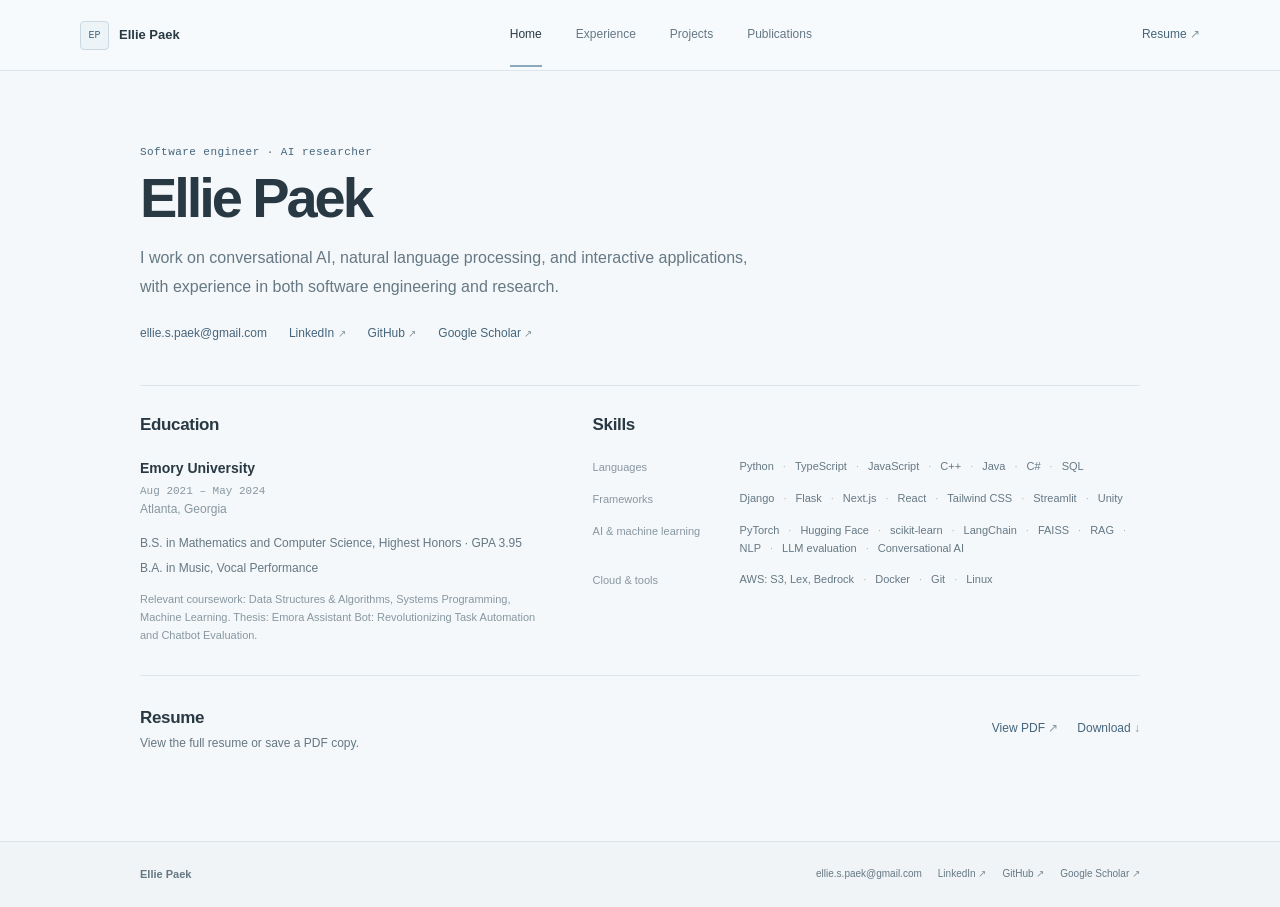
==== commit 654bd863: "updated resume" ====
--- a/index.html
+++ b/index.html
@@ -3,10 +3,10 @@
   <head>
     <meta charset="utf-8">
     <meta name="viewport" content="width=device-width, initial-scale=1">
-    <meta name="theme-color" content="#f3f7fa">
-    <meta name="description" content="Software engineer and AI researcher working across language, dialogue, and interactive systems.">
-    <title>Home — Portfolio</title>
-    <link rel="icon" href="favicon.svg" type="image/svg+xml">
+    <meta name="theme-color" content="#f5f8fa">
+    <meta name="description" content="Ellie Paek — software engineer and AI researcher working on conversational systems and natural language processing.">
+    <title>Home — Ellie Paek</title>
+    <link rel="icon" href="fronticon.png" type="image/png">
     <link rel="stylesheet" href="styles.css">
     <script src="content.js" defer></script>
     <script src="site.js" defer></script>
@@ -29,68 +29,33 @@
       </div>
     </header>
 
-    <main id="main">
-      <section class="hero section-shell" aria-labelledby="hero-title">
-        <div class="hero-copy">
-          <p class="eyebrow"><span class="eyebrow-dot"></span><span data-profile="introLabel">Software engineer · AI researcher</span></p>
-          <h1 id="hero-title">Building systems<br>that <span class="headline-accent">listen</span> and respond.</h1>
-          <p class="hero-lede" data-profile="intro">I work across language, dialogue, and interactive systems — bringing research ideas into useful, human-centered tools.</p>
-          <div class="hero-actions">
-            <a class="button button-primary" href="experience.html">Explore experience <span aria-hidden="true">↗</span></a>
-            <a class="text-link" href="publications.html">Selected research <span aria-hidden="true">↗</span></a>
-          </div>
-          <div class="hero-socials" id="hero-socials" aria-label="Contact and profiles"></div>
-        </div>
-
-        <aside class="hero-art" aria-label="Focus areas: language, interaction, and research">
-          <div class="art-topline"><span>FIELD NOTES</span><span>01 — 03</span></div>
-          <div class="orbit-graphic" aria-hidden="true">
-            <div class="orbit orbit-one"></div>
-            <div class="orbit orbit-two"></div>
-            <div class="orbit orbit-three"></div>
-            <div class="orbit-core"><span>EP</span></div>
-            <span class="orbit-node node-one"></span>
-            <span class="orbit-node node-two"></span>
-            <span class="orbit-node node-three"></span>
-            <span class="orbit-label label-one">SPEECH</span>
-            <span class="orbit-label label-two">LANGUAGE</span>
-            <span class="orbit-label label-three">SYSTEMS</span>
-          </div>
-          <div class="art-caption">
-            <div>
-              <p class="art-kicker">A practice in</p>
-              <h2>Making technology<br>feel more human.</h2>
-            </div>
-            <span class="caption-arrow" aria-hidden="true">↗</span>
-          </div>
-          <div class="art-bottomline"><span>ENGINEERING × RESEARCH</span><span>LANGUAGE · INTERACTION</span></div>
-        </aside>
+    <main id="main" class="home-main section-shell">
+      <section class="home-intro" aria-labelledby="home-title">
+        <p class="eyebrow" data-profile="introLabel">Software engineer · AI researcher</p>
+        <h1 id="home-title" data-profile="name">Ellie Paek</h1>
+        <p class="home-lede" data-profile="intro">I am a software engineer and AI researcher focused on conversational systems and natural language processing.</p>
+        <div class="contact-links" id="hero-socials" aria-label="Contact and profiles"></div>
       </section>
 
-      <section class="impact-grid section-shell" id="impact-grid" aria-label="Selected outcomes"></section>
-
-      <section class="home-profile section-shell" aria-label="Education and skills">
-        <article class="profile-card education-card">
-          <p class="eyebrow">A LITTLE BACKGROUND</p>
-          <h2>Curious by nature,<br>grounded in music.</h2>
+      <section class="home-details" aria-label="Education and skills">
+        <article class="detail-section education-section">
+          <h2>Education</h2>
           <div id="education-list"></div>
         </article>
-        <article class="profile-card skills-card">
-          <p class="eyebrow">TOOLS I WORK WITH</p>
-          <h2>Languages to<br>learning systems.</h2>
+        <article class="detail-section skills-section">
+          <h2>Skills</h2>
           <div id="skills-list" class="skills-list"></div>
         </article>
       </section>
 
-      <section class="resume-band section-shell" aria-labelledby="resume-title">
+      <section class="resume-section" aria-labelledby="resume-title">
         <div>
-          <p class="eyebrow">THE FULL STORY</p>
-          <h2 id="resume-title">Want the details?</h2>
-          <p>View or download a copy of my resume.</p>
+          <h2 id="resume-title">Resume</h2>
+          <p>View the full resume or save a PDF copy.</p>
         </div>
         <div class="resume-actions">
-          <a class="button button-light" href="assets/resume.pdf" target="_blank" rel="noopener">View resume <span aria-hidden="true">↗</span></a>
-          <a class="resume-download" href="assets/resume.pdf" download>Download PDF <span aria-hidden="true">↓</span></a>
+          <a href="assets/resume.pdf" target="_blank" rel="noopener">View PDF <span aria-hidden="true">↗</span></a>
+          <a href="assets/resume.pdf" download>Download <span aria-hidden="true">↓</span></a>
         </div>
       </section>
     </main>
@@ -98,7 +63,6 @@
     <footer class="site-footer">
       <div class="section-shell footer-inner">
         <a class="footer-name" href="index.html" data-profile="name">Ellie Paek</a>
-        <p>Built with curiosity &amp; care.</p>
         <div class="footer-links" id="footer-links"></div>
       </div>
     </footer>
--- a/styles.css
+++ b/styles.css
@@ -1,226 +1,139 @@
 :root {
-  --canvas: #f3f7fa;
+  --canvas: #f5f8fa;
   --surface: #ffffff;
-  --surface-blue: #e8f1f7;
-  --surface-silver: #edf1f4;
-  --silver: #d4dfe7;
-  --ink: #293946;
-  --muted: #71818e;
-  --line: #dbe4eb;
-  --blue: #8eb1cb;
-  --blue-soft: #dcecf8;
-  --blue-deep: #476b87;
-  --blue-dark: #35566f;
-  --serif: Georgia, "Times New Roman", serif;
+  --surface-blue: #edf4f8;
+  --surface-silver: #eff2f4;
+  --ink: #293944;
+  --muted: #657884;
+  --quiet: #8797a1;
+  --line: #dce5eb;
+  --blue: #7595ad;
+  --blue-dark: #45657c;
   --sans: "Avenir Next", Avenir, "Segoe UI", sans-serif;
-  --display: "Avenir Next", Avenir, "Segoe UI", sans-serif;
   --mono: "SFMono-Regular", Consolas, "Liberation Mono", monospace;
   color-scheme: light;
 }
 
 * { box-sizing: border-box; }
-body { min-width: 320px; margin: 0; color: var(--ink); background: var(--canvas); font-family: var(--sans); -webkit-font-smoothing: antialiased; }
+html { min-width: 320px; }
+body { min-width: 320px; margin: 0; color: var(--ink); background: var(--canvas); font: 15px/1.65 var(--sans); -webkit-font-smoothing: antialiased; }
 a { color: inherit; text-decoration: none; }
-a:focus-visible { outline: 3px solid #8db5d1; outline-offset: 3px; border-radius: 5px; }
-::selection { color: var(--blue-dark); background: var(--blue-soft); }
-.section-shell { width: min(1120px, calc(100% - 56px)); margin-inline: auto; }
-.skip-link { position: fixed; z-index: 30; top: 10px; left: 10px; padding: 12px 16px; transform: translateY(-160%); color: white; background: var(--blue-dark); border-radius: 7px; }
+a:hover { color: var(--blue-dark); }
+a:focus-visible { outline: 2px solid var(--blue); outline-offset: 4px; border-radius: 2px; }
+::selection { color: var(--ink); background: #dceaf2; }
+.section-shell { width: min(1000px, calc(100% - 56px)); margin-inline: auto; }
+.skip-link { position: fixed; z-index: 30; top: 10px; left: 10px; padding: 10px 14px; transform: translateY(-160%); color: white; background: var(--blue-dark); }
 .skip-link:focus { transform: translateY(0); }
 
-.site-header { position: sticky; z-index: 20; top: 0; border-bottom: 1px solid rgba(208, 220, 229, .78); background: rgba(248, 251, 253, .94); backdrop-filter: blur(14px); }
-.header-inner { display: flex; align-items: center; justify-content: space-between; gap: 28px; width: min(1280px, calc(100% - 56px)); min-height: 78px; margin-inline: auto; }
-.wordmark { display: inline-flex; align-items: center; gap: 11px; flex: 0 0 auto; font-size: 14px; font-weight: 700; letter-spacing: -.035em; white-space: nowrap; }
-.wordmark-mark { display: grid; width: 32px; height: 32px; place-items: center; border: 1px solid #c8d9e5; border-radius: 10px; color: var(--blue-deep); background: #e6f0f7; font: 10px var(--mono); letter-spacing: -.07em; }
-.main-nav { display: flex; align-items: center; gap: 4px; padding: 5px; border: 1px solid #e0e8ee; border-radius: 999px; background: rgba(255, 255, 255, .76); }
-.main-nav a { display: inline-flex; min-height: 38px; align-items: center; padding: 0 17px; border-radius: 999px; color: #6d7f8d; font-size: 11px; transition: color .18s ease, background .18s ease; white-space: nowrap; }
-.main-nav a:hover { color: var(--blue-dark); background: #f0f6fa; }
-.main-nav a[aria-current="page"] { color: var(--blue-dark); background: #dcebf6; font-weight: 700; }
-.header-resume { display: inline-flex; align-items: center; gap: 9px; min-height: 39px; padding: 0 14px; border: 1px solid #b8ccda; border-radius: 7px; color: var(--blue-dark); background: rgba(255,255,255,.75); font-size: 11px; font-weight: 650; white-space: nowrap; transition: background .18s ease, border-color .18s ease; }
-.header-resume:hover { border-color: var(--blue); background: #e8f2f8; }
+.site-header { position: sticky; z-index: 20; top: 0; border-bottom: 1px solid var(--line); background: rgba(247, 250, 252, .96); }
+.header-inner { display: flex; align-items: center; justify-content: space-between; gap: 25px; width: min(1120px, calc(100% - 56px)); min-height: 70px; margin-inline: auto; }
+.wordmark { display: inline-flex; align-items: center; gap: 10px; flex: 0 0 auto; font-size: 13px; font-weight: 650; white-space: nowrap; }
+.wordmark-mark { display: grid; width: 29px; height: 29px; place-items: center; border: 1px solid #cbd9e2; border-radius: 4px; color: var(--blue-dark); background: var(--surface-blue); font: 10px var(--mono); }
+.main-nav { display: flex; align-items: center; gap: clamp(16px, 3vw, 34px); }
+.main-nav a { padding: 22px 0 20px; border-bottom: 2px solid transparent; color: var(--muted); font-size: 12px; white-space: nowrap; }
+.main-nav a:hover { color: var(--ink); }
+.main-nav a[aria-current="page"] { border-bottom-color: #8baabe; color: var(--ink); }
+.header-resume { color: var(--blue-dark); font-size: 12px; white-space: nowrap; }
+.header-resume span, .resume-actions span { color: var(--quiet); }
 
-.eyebrow { margin: 0; color: #788d9d; font: 10px var(--mono); letter-spacing: .13em; text-transform: uppercase; }
-.eyebrow-dot { display: inline-block; width: 7px; height: 7px; margin-right: 9px; border-radius: 50%; background: #8db5d1; box-shadow: 0 0 0 4px rgba(141, 181, 209, .17); vertical-align: 1px; }
-.hero { display: grid; grid-template-columns: minmax(0, 1fr) minmax(340px, .82fr); align-items: center; gap: clamp(44px, 7vw, 88px); padding-top: 65px; padding-bottom: 51px; }
-.hero h1 { margin: 22px 0 18px; font: 750 clamp(46px, 6.5vw, 74px)/1.045 var(--display); letter-spacing: -.075em; }
-.headline-accent { color: #6d98b6; font-family: var(--serif); font-weight: 400; font-style: italic; letter-spacing: -.06em; }
-.hero-lede { max-width: 470px; margin: 0; color: #687b89; font-size: 15px; line-height: 1.8; }
-.hero-actions { display: flex; align-items: center; flex-wrap: wrap; gap: 24px; margin-top: 27px; }
-.button { display: inline-flex; min-height: 46px; align-items: center; justify-content: center; gap: 18px; padding: 0 17px; border: 1px solid transparent; border-radius: 7px; font-size: 11px; font-weight: 650; transition: transform .18s ease, background .18s ease; }
-.button:hover { transform: translateY(-2px); }
-.button-primary { color: white; background: var(--blue-deep); box-shadow: 0 5px 14px rgba(71, 107, 135, .14); }
-.button-primary:hover { background: var(--blue-dark); }
-.text-link { color: var(--blue-deep); font-size: 11px; font-weight: 650; }
-.text-link:hover { color: #3a617f; }
-.text-link span { margin-left: 5px; }
-.hero-socials { display: flex; flex-wrap: wrap; gap: 20px; margin-top: 33px; }
-.hero-socials a, .footer-links a { color: #718594; font-size: 10px; transition: color .18s ease; }
-.hero-socials a:hover, .footer-links a:hover { color: var(--blue-deep); }
-.hero-socials a span, .footer-links a span { margin-left: 3px; color: #86a9c1; }
+.eyebrow { margin: 0; color: var(--blue-dark); font: 11px var(--mono); letter-spacing: .04em; }
+.home-main { min-height: calc(100vh - 130px); padding-top: 75px; padding-bottom: 54px; }
+.home-intro { max-width: 700px; padding-bottom: 41px; }
+.home-intro h1 { margin: 8px 0 15px; font-size: clamp(38px, 6vw, 56px); font-weight: 560; line-height: 1.13; letter-spacing: -.055em; }
+.home-lede { max-width: 630px; margin: 0; color: var(--muted); font-size: 16px; line-height: 1.8; }
+.contact-links { display: flex; flex-wrap: wrap; gap: 9px 22px; margin-top: 22px; }
+.contact-links a { color: var(--blue-dark); font-size: 12px; }
+.contact-links a:hover, .footer-links a:hover { text-decoration: underline; text-underline-offset: 3px; }
+.contact-links span, .footer-links span { color: var(--quiet); font-size: 10px; }
 
-.hero-art { position: relative; min-height: 390px; overflow: hidden; padding: 18px 21px 16px; border: 1px solid #d3e1eb; border-radius: 16px; background: linear-gradient(145deg, #deedf7 2%, #eaf1f5 53%, #edf2f5 100%); box-shadow: 0 17px 45px rgba(89, 120, 144, .09); }
-.hero-art::before { position: absolute; top: -80px; right: -70px; width: 220px; height: 220px; border: 1px solid rgba(111, 151, 181, .18); border-radius: 50%; content: ""; }
-.art-topline, .art-bottomline { position: relative; z-index: 2; display: flex; justify-content: space-between; gap: 14px; color: #7891a3; font: 9px var(--mono); letter-spacing: .1em; }
-.orbit-graphic { position: relative; width: min(100%, 315px); aspect-ratio: 1; margin: 0 auto -28px; }
-.orbit { position: absolute; inset: 11% 7%; border: 1px solid rgba(68, 106, 137, .23); border-radius: 50%; transform: rotate(-24deg) scaleY(.55); }
-.orbit-one { inset: 17% 9%; transform: rotate(47deg) scaleY(.58); }
-.orbit-two { inset: 9% 15%; transform: rotate(-55deg) scaleY(.68); }
-.orbit-three { inset: 25% 8%; transform: rotate(4deg) scaleY(.83); }
-.orbit-core { position: absolute; top: 50%; left: 50%; display: grid; width: 78px; height: 78px; place-items: center; transform: translate(-50%, -50%); border: 1px solid rgba(63, 100, 128, .22); border-radius: 50%; color: var(--blue-deep); background: rgba(255, 255, 255, .82); box-shadow: 0 0 0 11px rgba(255,255,255,.36), 0 0 0 12px rgba(74,117,149,.1); font: 12px var(--mono); }
-.orbit-node { position: absolute; display: block; width: 11px; height: 11px; border: 3px solid #e5eff5; border-radius: 50%; background: #7ca4c1; box-shadow: 0 0 0 1px rgba(66, 102, 130, .22); }
-.node-one { top: 16%; left: 35%; }
-.node-two { top: 55%; right: 11%; background: #a4b8c7; }
-.node-three { bottom: 12%; left: 34%; background: #9abbd2; }
-.orbit-label { position: absolute; color: #7891a3; font: 8px var(--mono); letter-spacing: .13em; }
-.label-one { top: 22%; right: 8%; }
-.label-two { bottom: 24%; right: 8%; }
-.label-three { top: 47%; left: 5%; }
-.art-caption { position: relative; z-index: 2; display: flex; align-items: end; justify-content: space-between; padding: 0 3px 16px; }
-.art-kicker { margin: 0 0 7px; color: #8297a6; font: 9px var(--mono); letter-spacing: .1em; text-transform: uppercase; }
-.art-caption h2 { margin: 0; color: #314a5c; font: 550 21px/1.22 var(--display); letter-spacing: -.05em; }
-.caption-arrow { display: grid; width: 29px; height: 29px; place-items: center; border: 1px solid rgba(69, 108, 139, .3); border-radius: 50%; color: var(--blue-deep); font-size: 13px; }
-.art-bottomline { padding-top: 11px; border-top: 1px solid rgba(72, 108, 136, .18); font-size: 8px; }
+.home-details { display: grid; grid-template-columns: .85fr 1.15fr; gap: 48px; padding: 25px 0 31px; border-top: 1px solid var(--line); border-bottom: 1px solid var(--line); }
+.detail-section h2, .resume-section h2 { margin: 0 0 18px; font-size: 17px; font-weight: 600; letter-spacing: -.02em; }
+.education-item { padding-top: 0; }
+.education-top { display: block; }
+.education-top h3 { margin: 0; font-size: 14px; font-weight: 600; }
+.education-top span { display: block; margin-top: 5px; color: var(--quiet); font: 11px var(--mono); }
+.education-location { margin: 3px 0 0; color: var(--quiet); font-size: 12px; }
+.degree-list { display: grid; gap: 7px; margin: 14px 0 0; padding: 0; list-style: none; }
+.degree-list li { color: var(--muted); font-size: 12px; line-height: 1.55; }
+.education-detail { margin: 12px 0 0; color: var(--quiet); font-size: 11px; line-height: 1.65; }
+.skills-list { display: grid; gap: 13px; }
+.skill-group { display: grid; grid-template-columns: 135px minmax(0, 1fr); gap: 12px; }
+.skill-group h3 { margin: 1px 0 0; color: var(--quiet); font-size: 11px; font-weight: 500; }
+.tag-list { display: flex; flex-wrap: wrap; gap: 0 9px; margin: 0; padding: 0; list-style: none; }
+.tag-list li { color: var(--muted); font-size: 11px; }
+.tag-list li:not(:last-child)::after { margin-left: 9px; color: #aab7c0; content: "·"; }
+.resume-section { display: flex; align-items: center; justify-content: space-between; gap: 24px; padding-top: 28px; }
+.resume-section h2 { margin-bottom: 2px; }
+.resume-section p { margin: 0; color: var(--muted); font-size: 12px; }
+.resume-actions { display: flex; flex-wrap: wrap; gap: 19px; }
+.resume-actions a { color: var(--blue-dark); font-size: 12px; }
 
-.impact-grid { display: grid; grid-template-columns: repeat(3, minmax(0, 1fr)); gap: 15px; padding-bottom: 48px; }
-.highlight-card { position: relative; display: grid; min-height: 98px; grid-template-columns: auto 1fr; align-content: center; align-items: center; column-gap: 15px; padding: 18px 21px; border: 1px solid var(--line); border-radius: 11px; background: rgba(255,255,255,.76); }
-.impact-number { grid-row: span 2; color: #6288a5; font: 650 33px/.95 var(--display); letter-spacing: -.07em; }
-.impact-label { max-width: 220px; color: #71818e; font-size: 10px; line-height: 1.45; }
-.impact-index { position: absolute; top: 13px; right: 14px; color: #a1b2bf; font: 8px var(--mono); }
-
-.home-profile { display: grid; grid-template-columns: .94fr 1.06fr; gap: 16px; padding-bottom: 30px; }
-.profile-card { min-width: 0; padding: 26px 27px 27px; border: 1px solid var(--line); border-radius: 12px; background: var(--surface); }
-.profile-card h2 { margin: 10px 0 22px; font: 600 24px/1.18 var(--display); letter-spacing: -.055em; }
-.education-item { padding-top: 15px; border-top: 1px solid var(--line); }
-.education-top { display: flex; align-items: baseline; justify-content: space-between; gap: 12px; }
-.education-top h3 { margin: 0; font: 650 13px var(--display); }
-.education-top span { color: #8798a5; font: 9px var(--mono); white-space: nowrap; }
-.education-location { margin: 6px 0 0; color: #95a3ae; font-size: 10px; }
-.degree-list { display: grid; gap: 8px; margin: 15px 0 0; padding: 0; list-style: none; }
-.degree-list li { color: #657888; font-size: 10px; line-height: 1.55; }
-.education-detail { margin: 13px 0 0; color: #8796a2; font-size: 10px; line-height: 1.7; }
-.skills-list { display: grid; grid-template-columns: 1fr 1fr; gap: 18px 20px; }
-.skill-group h3 { margin: 0; color: #6e8292; font: 10px var(--mono); }
-.tag-list { display: flex; flex-wrap: wrap; gap: 6px; margin: 10px 0 0; padding: 0; list-style: none; }
-.tag-list li { padding: 6px 8px; border: 1px solid #d9e4eb; border-radius: 5px; color: #647b8e; background: #f6f9fb; font: 8px var(--mono); }
-
-.resume-band { display: flex; align-items: center; justify-content: space-between; gap: 28px; margin-bottom: 58px; padding: 26px 30px; border: 1px solid #cedde7; border-radius: 12px; background: linear-gradient(100deg, #e1eef7, #ecf1f4); }
-.resume-band .eyebrow { color: #718b9e; }
-.resume-band h2 { margin: 7px 0 5px; font: 600 25px var(--display); letter-spacing: -.055em; }
-.resume-band p:last-child { margin: 0; color: #708392; font-size: 10px; }
-.resume-actions { display: flex; align-items: center; flex-wrap: wrap; gap: 18px; }
-.button-light { border-color: #c8dbe8; color: var(--blue-dark); background: rgba(255,255,255,.78); }
-.button-light:hover { background: white; }
-.resume-download { color: #617b8f; font-size: 10px; font-weight: 600; }
-.resume-download span { margin-left: 4px; color: #86a9c1; }
-
-.page-main { min-height: calc(100vh - 178px); padding-top: 61px; padding-bottom: 86px; }
-.page-intro { max-width: 760px; margin-bottom: 39px; }
-.page-intro h1 { margin: 17px 0 11px; font: 650 clamp(39px, 5vw, 58px)/1.08 var(--display); letter-spacing: -.07em; }
-.page-intro > p:last-child { max-width: 600px; margin: 0; color: #71818e; font-size: 13px; line-height: 1.7; }
+.page-main { min-height: calc(100vh - 130px); padding-top: 61px; padding-bottom: 78px; }
+.page-intro { max-width: 700px; margin-bottom: 39px; }
+.page-intro h1 { margin: 9px 0 10px; font-size: clamp(34px, 5vw, 46px); font-weight: 560; line-height: 1.2; letter-spacing: -.05em; }
+.page-intro > p:last-child { max-width: 640px; margin: 0; color: var(--muted); font-size: 14px; line-height: 1.7; }
 
 .experience-list { border-top: 1px solid var(--line); }
-.experience-item { position: relative; display: grid; grid-template-columns: 185px minmax(0, 1fr); gap: clamp(28px, 6vw, 76px); padding: 28px 0 31px 19px; border-bottom: 1px solid var(--line); }
-.experience-item::before { position: absolute; top: 34px; left: -4px; width: 8px; height: 8px; border: 2px solid #9bbbd1; border-radius: 50%; background: var(--canvas); content: ""; }
-.experience-date { display: flex; flex-direction: column; gap: 8px; padding-top: 4px; color: #526d82; font: 10px var(--mono); }
-.experience-location { color: #91a0ab; font: 10px var(--sans); }
-.experience-title-row { display: flex; justify-content: space-between; gap: 22px; }
-.experience-body h2 { margin: 0; font: 650 18px var(--display); letter-spacing: -.04em; }
-.organization { margin: 5px 0 0; color: #8192a0; font-size: 11px; }
-.entry-number { color: #a5b5c0; font: 9px var(--mono); }
-.experience-body ul { display: grid; gap: 8px; margin: 17px 0 0; padding: 0; list-style: none; }
-.experience-body li { position: relative; padding-left: 16px; color: #697b89; font-size: 11px; line-height: 1.65; }
-.experience-body li::before { position: absolute; top: .66em; left: 0; width: 5px; height: 5px; border-radius: 50%; background: #91b4ce; content: ""; }
+.experience-item { display: grid; grid-template-columns: 180px minmax(0, 1fr); gap: clamp(24px, 5vw, 58px); padding: 25px 0 28px; border-bottom: 1px solid var(--line); }
+.experience-date { display: flex; flex-direction: column; gap: 3px; padding-top: 2px; color: var(--muted); font: 11px var(--mono); }
+.experience-location { color: var(--quiet); font: 12px var(--sans); }
+.experience-title-row { display: flex; justify-content: space-between; gap: 20px; }
+.experience-body h2 { margin: 0; font-size: 17px; font-weight: 600; letter-spacing: -.02em; }
+.organization { margin: 2px 0 0; color: var(--blue-dark); font-size: 13px; }
+.experience-body ul { display: grid; gap: 7px; margin: 13px 0 0; padding-left: 17px; color: var(--muted); }
+.experience-body li { padding-left: 2px; font-size: 13px; line-height: 1.7; }
+.experience-body li::marker { color: #9ab2c2; }
 
-.project-grid { display: grid; grid-template-columns: repeat(2, minmax(0, 1fr)); align-items: stretch; gap: 18px; }
-.project-card { overflow: hidden; border: 1px solid var(--line); border-radius: 12px; background: var(--surface); box-shadow: 0 6px 22px rgba(77, 105, 125, .045); }
-.project-top { display: flex; align-items: center; justify-content: space-between; gap: 12px; padding: 15px 17px; color: #8b9aa5; font: 9px var(--mono); letter-spacing: .06em; }
-.project-index { color: #6686a0; }
-.project-art { position: relative; display: grid; height: 175px; place-items: center; overflow: hidden; margin: 0 11px; border-radius: 7px; }
-.project-art-blue { background: #dcecf8; }
-.project-art-silver { background: #e8edf1; }
-.project-art::before, .project-art::after { position: absolute; width: 230px; height: 76px; transform: rotate(-18deg); border: 1px solid rgba(80, 117, 145, .22); border-radius: 50%; content: ""; }
-.project-art::after { width: 260px; height: 112px; transform: rotate(29deg); }
-.project-art-word { position: relative; z-index: 1; color: rgba(49, 74, 94, .82); font: 750 31px var(--display); letter-spacing: -.08em; }
-.project-art-mark { position: absolute; right: 20px; bottom: 12px; color: rgba(65, 96, 120, .68); font: 31px var(--serif); }
-.project-copy { padding: 21px 22px 22px; }
-.project-copy h2 { margin: 0 0 10px; font: 650 21px var(--display); letter-spacing: -.05em; }
-.project-copy h2 a:hover { color: var(--blue-deep); }
-.project-copy h2 a span { color: #84a9c4; font-size: 12px; }
-.project-copy p { margin: 0; color: #687c8b; font-size: 11px; line-height: 1.7; }
-.project-copy .project-detail { margin-top: 8px; color: #8796a1; font-size: 10px; }
+.project-grid { display: grid; grid-template-columns: repeat(2, minmax(0, 1fr)); gap: 16px; }
+.project-card { min-width: 0; border: 1px solid var(--line); background: var(--surface); }
+.project-copy { padding: 22px 23px 23px; }
+.project-period { margin: 0 0 7px !important; color: var(--quiet) !important; font: 11px var(--mono); }
+.project-copy h2 { margin: 0 0 9px; font-size: 19px; font-weight: 600; letter-spacing: -.025em; }
+.project-copy h2 a:hover, .publication-main h2 a:hover { text-decoration: underline; text-underline-offset: 3px; }
+.project-copy h2 a span, .publication-main h2 a span { color: var(--quiet); font-size: 11px; }
+.project-copy p { margin: 0; color: var(--muted); font-size: 13px; line-height: 1.7; }
+.project-copy .project-detail { margin-top: 8px; }
+.project-copy .tag-list { margin-top: 17px; padding-top: 12px; border-top: 1px solid var(--line); }
 
 .publication-list { border-top: 1px solid var(--line); }
-.publication-item { display: grid; grid-template-columns: 40px minmax(0, 1fr); gap: 15px; padding: 24px 18px; border-bottom: 1px solid var(--line); background: rgba(255,255,255,.48); }
-.publication-item:nth-child(even) { background: rgba(230, 239, 245, .42); }
-.publication-index { padding-top: 4px; color: #7294ae; font: 10px var(--mono); }
-.publication-main h2 { max-width: 760px; margin: 0; font: 550 16px/1.5 var(--display); letter-spacing: -.02em; }
-.publication-main h2 a:hover { color: var(--blue-deep); }
-.publication-main h2 a span { padding-left: 4px; color: #7ea4c0; font-size: 12px; }
-.publication-main p { margin: 9px 0 0; color: #8193a0; font: 9px var(--mono); }
+.publication-item { padding: 19px 0 20px; border-bottom: 1px solid var(--line); }
+.publication-main h2 { max-width: 800px; margin: 0; font-size: 15px; font-weight: 550; line-height: 1.55; }
+.publication-main p { margin: 5px 0 0; color: var(--quiet); font: 11px var(--mono); }
 
-.site-footer { border-top: 1px solid #dfe7ed; background: rgba(233, 240, 245, .58); }
-.footer-inner { display: flex; align-items: center; justify-content: space-between; gap: 20px; min-height: 72px; }
-.footer-name { font: 650 11px var(--display); }
-.footer-inner > p { margin: 0; color: #92a0aa; font-size: 9px; }
-.footer-links { display: flex; flex-wrap: wrap; gap: 15px; }
-.footer-links a { font-size: 9px; }
+.site-footer { border-top: 1px solid var(--line); background: #f0f4f6; }
+.footer-inner { display: flex; align-items: center; justify-content: space-between; gap: 20px; min-height: 65px; }
+.footer-name { color: var(--muted); font-size: 11px; font-weight: 600; }
+.footer-links { display: flex; flex-wrap: wrap; gap: 8px 16px; }
+.footer-links a { color: var(--muted); font-size: 10px; }
 
-@media (max-width: 850px) {
-  .header-inner { gap: 15px; }
-  .main-nav a { padding-inline: 12px; }
-  .hero { grid-template-columns: minmax(0, 1fr) minmax(290px, .82fr); gap: 28px; }
-  .hero-art { min-height: 355px; }
-  .orbit-graphic { width: min(100%, 290px); margin-top: -3px; }
-  .impact-number { font-size: 29px; }
-  .highlight-card { padding-inline: 15px; column-gap: 11px; }
+@media (max-width: 760px) {
+  .section-shell { width: min(100% - 38px, 600px); }
+  .header-inner { display: grid; grid-template-columns: 1fr auto; gap: 4px 12px; width: calc(100% - 38px); padding-top: 9px; }
+  .wordmark { grid-column: 1; grid-row: 1; }
+  .header-resume { grid-column: 2; grid-row: 1; }
+  .main-nav { grid-column: 1 / -1; grid-row: 2; width: 100%; justify-content: space-between; gap: 14px; overflow-x: auto; }
+  .main-nav a { padding: 11px 0 10px; font-size: 11px; }
+  .home-main { padding-top: 49px; }
+  .home-details { grid-template-columns: 1fr; gap: 28px; }
+  .skill-group { grid-template-columns: 120px minmax(0, 1fr); }
+  .experience-item { grid-template-columns: 1fr; gap: 10px; }
+  .experience-date { flex-direction: row; flex-wrap: wrap; gap: 5px 14px; }
+  .project-grid { grid-template-columns: 1fr; }
+  .footer-inner { align-items: flex-start; flex-direction: column; justify-content: center; gap: 8px; padding-block: 14px; }
 }
-@media (max-width: 700px) {
-  .section-shell { width: min(100% - 36px, 560px); }
-  .header-inner { display: grid; grid-template-columns: 1fr auto; gap: 10px; width: calc(100% - 36px); padding-block: 10px 8px; }
-  .wordmark { font-size: 12px; }
-  .main-nav { grid-column: 1 / -1; grid-row: 2; width: 100%; justify-content: flex-start; overflow-x: auto; border-radius: 9px; scrollbar-width: none; }
-  .main-nav::-webkit-scrollbar { display: none; }
-  .main-nav a { min-height: 37px; padding-inline: 15px; }
-  .header-resume { grid-column: 2; grid-row: 1; min-height: 36px; }
-  .hero { grid-template-columns: 1fr; gap: 35px; padding-top: 43px; padding-bottom: 31px; }
-  .hero h1 { margin-top: 19px; font-size: clamp(45px, 11.5vw, 62px); }
-  .hero-lede { font-size: 13px; }
-  .hero-art { min-height: 345px; }
-  .orbit-graphic { width: min(100%, 285px); }
-  .hero-socials { margin-top: 26px; }
-  .impact-grid { grid-template-columns: 1fr; gap: 9px; padding-bottom: 30px; }
-  .highlight-card { min-height: 75px; padding: 13px 17px; }
-  .impact-number { min-width: 76px; font-size: 28px; }
-  .home-profile { grid-template-columns: 1fr; gap: 11px; padding-bottom: 22px; }
-  .profile-card { padding: 23px 21px; }
-  .profile-card h2 { font-size: 22px; }
-  .resume-band { display: block; margin-bottom: 35px; padding: 23px 21px; }
-  .resume-band h2 { font-size: 23px; }
-  .resume-actions { margin-top: 20px; }
-  .page-main { min-height: calc(100vh - 200px); padding-top: 43px; padding-bottom: 57px; }
-  .page-intro { margin-bottom: 30px; }
-  .page-intro h1 { font-size: clamp(38px, 9vw, 50px); }
-  .page-intro > p:last-child { font-size: 12px; }
-  .experience-item { grid-template-columns: 1fr; gap: 12px; padding: 23px 0 25px 17px; }
-  .experience-date { flex-direction: row; gap: 14px; }
-  .experience-body h2 { font-size: 16px; }
-  .experience-body ul { margin-top: 13px; }
-  .project-grid { grid-template-columns: 1fr; gap: 13px; }
-  .project-art { height: 155px; }
-  .publication-item { grid-template-columns: 28px minmax(0,1fr); gap: 10px; padding: 20px 12px; }
-  .publication-main h2 { font-size: 14px; }
-  .footer-inner { flex-wrap: wrap; min-height: 0; padding-block: 18px 21px; row-gap: 9px; }
-  .footer-name { width: calc(50% - 10px); }
-  .footer-inner > p { order: 3; width: 100%; }
-  .footer-links { justify-content: flex-end; width: calc(50% + 10px); gap: 10px; }
+
+@media (max-width: 430px) {
+  .section-shell { width: calc(100% - 30px); }
+  .header-inner { width: calc(100% - 30px); }
+  .main-nav { gap: 12px; }
+  .main-nav a { font-size: 10px; }
+  .home-main, .page-main { padding-top: 38px; }
+  .home-intro { padding-bottom: 31px; }
+  .home-lede { font-size: 14px; }
+  .resume-section { align-items: flex-start; flex-direction: column; gap: 13px; }
+  .skill-group { grid-template-columns: 1fr; gap: 4px; }
 }
-@media (max-width: 390px) {
-  .section-shell, .header-inner { width: calc(100% - 30px); }
-  .main-nav a { padding-inline: 11px; font-size: 10px; }
-  .hero-actions { gap: 16px; }
-  .skills-list { grid-template-columns: 1fr; }
-  .education-top { display: block; }
-  .education-top span { display: block; margin-top: 5px; }
+
+@media (prefers-reduced-motion: reduce) {
+  *, *::before, *::after { scroll-behavior: auto !important; }
 }
-@media (prefers-reduced-motion: reduce) {
-  *, *::before, *::after { transition-duration: .01ms !important; }
-}
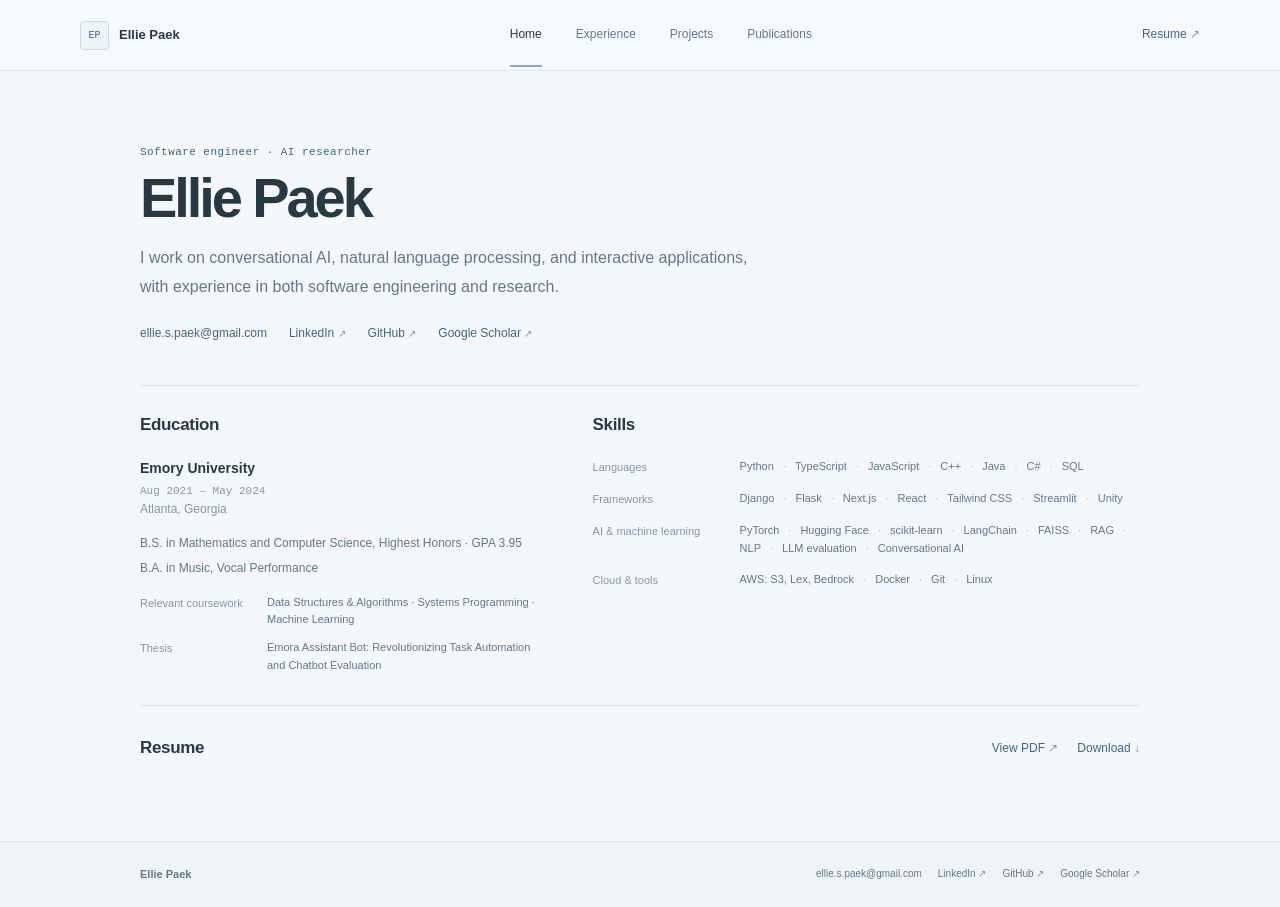
==== commit 1310af24: "adjust formats and update" ====
--- a/index.html
+++ b/index.html
@@ -31,7 +31,7 @@
 
     <main id="main" class="home-main section-shell">
       <section class="home-intro" aria-labelledby="home-title">
-        <p class="eyebrow" data-profile="introLabel">Software engineer · AI researcher</p>
+        <p class="eyebrow" data-profile="introLabel">Software Engineer · AI Researcher</p>
         <h1 id="home-title" data-profile="name">Ellie Paek</h1>
         <p class="home-lede" data-profile="intro">I am a software engineer and AI researcher focused on conversational systems and natural language processing.</p>
         <div class="contact-links" id="hero-socials" aria-label="Contact and profiles"></div>
@@ -51,7 +51,6 @@
       <section class="resume-section" aria-labelledby="resume-title">
         <div>
           <h2 id="resume-title">Resume</h2>
-          <p>View the full resume or save a PDF copy.</p>
         </div>
         <div class="resume-actions">
           <a href="assets/resume.pdf" target="_blank" rel="noopener">View PDF <span aria-hidden="true">↗</span></a>
--- a/styles.css
+++ b/styles.css
@@ -55,7 +55,10 @@
 .education-location { margin: 3px 0 0; color: var(--quiet); font-size: 12px; }
 .degree-list { display: grid; gap: 7px; margin: 14px 0 0; padding: 0; list-style: none; }
 .degree-list li { color: var(--muted); font-size: 12px; line-height: 1.55; }
-.education-detail { margin: 12px 0 0; color: var(--quiet); font-size: 11px; line-height: 1.65; }
+.education-details { display: grid; gap: 10px; margin: 16px 0 0; }
+.education-details > div { display: grid; grid-template-columns: 115px minmax(0, 1fr); gap: 12px; }
+.education-details dt { color: var(--quiet); font-size: 11px; }
+.education-details dd { margin: 0; color: var(--muted); font-size: 11px; line-height: 1.6; }
 .skills-list { display: grid; gap: 13px; }
 .skill-group { display: grid; grid-template-columns: 135px minmax(0, 1fr); gap: 12px; }
 .skill-group h3 { margin: 1px 0 0; color: var(--quiet); font-size: 11px; font-weight: 500; }
@@ -132,6 +135,7 @@
   .home-lede { font-size: 14px; }
   .resume-section { align-items: flex-start; flex-direction: column; gap: 13px; }
   .skill-group { grid-template-columns: 1fr; gap: 4px; }
+  .education-details > div { grid-template-columns: 1fr; gap: 2px; }
 }
 
 @media (prefers-reduced-motion: reduce) {
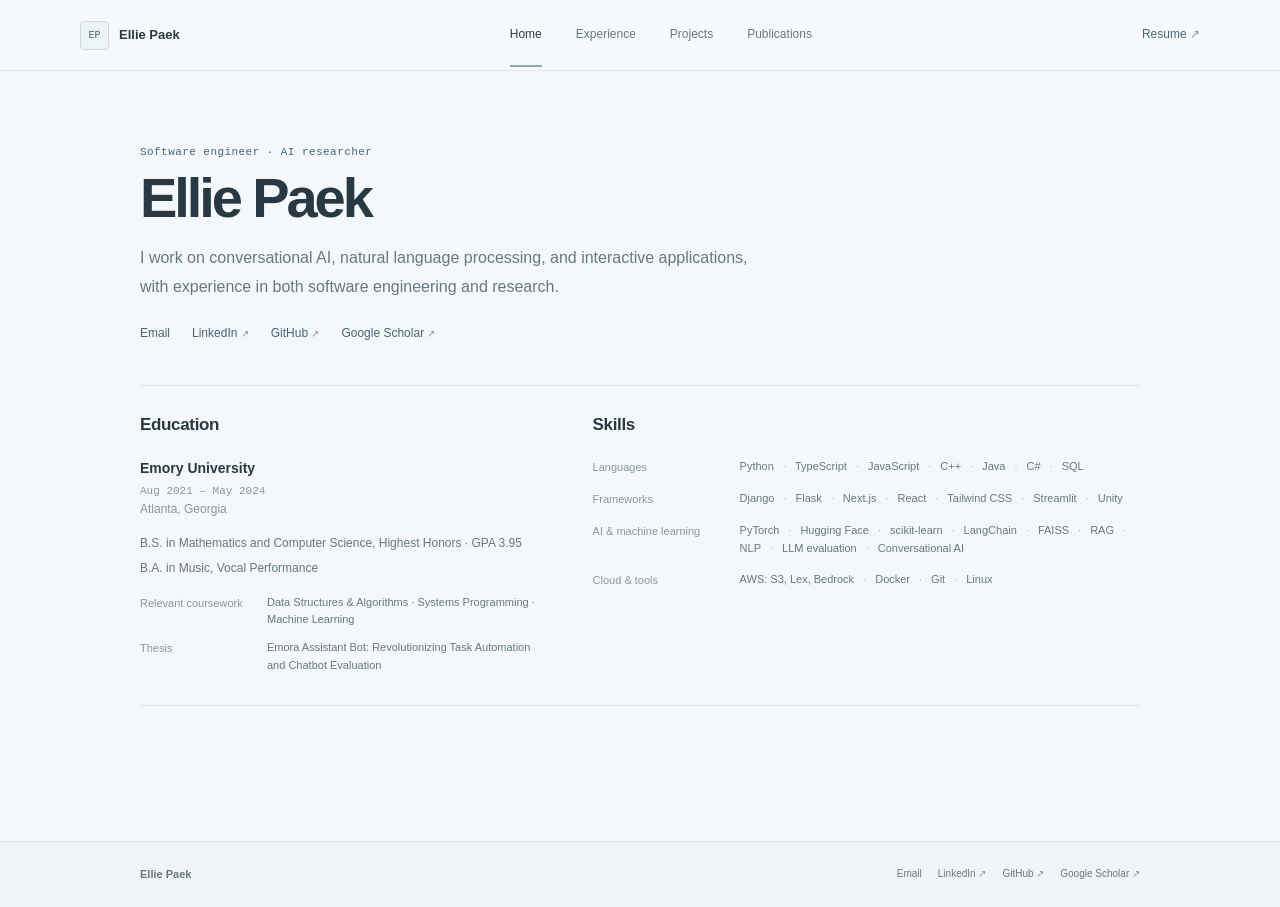
==== commit 8d69380b: "tweaks" ====
--- a/index.html
+++ b/index.html
@@ -47,16 +47,6 @@
           <div id="skills-list" class="skills-list"></div>
         </article>
       </section>
-
-      <section class="resume-section" aria-labelledby="resume-title">
-        <div>
-          <h2 id="resume-title">Resume</h2>
-        </div>
-        <div class="resume-actions">
-          <a href="assets/resume.pdf" target="_blank" rel="noopener">View PDF <span aria-hidden="true">↗</span></a>
-          <a href="assets/resume.pdf" download>Download <span aria-hidden="true">↓</span></a>
-        </div>
-      </section>
     </main>
 
     <footer class="site-footer">
